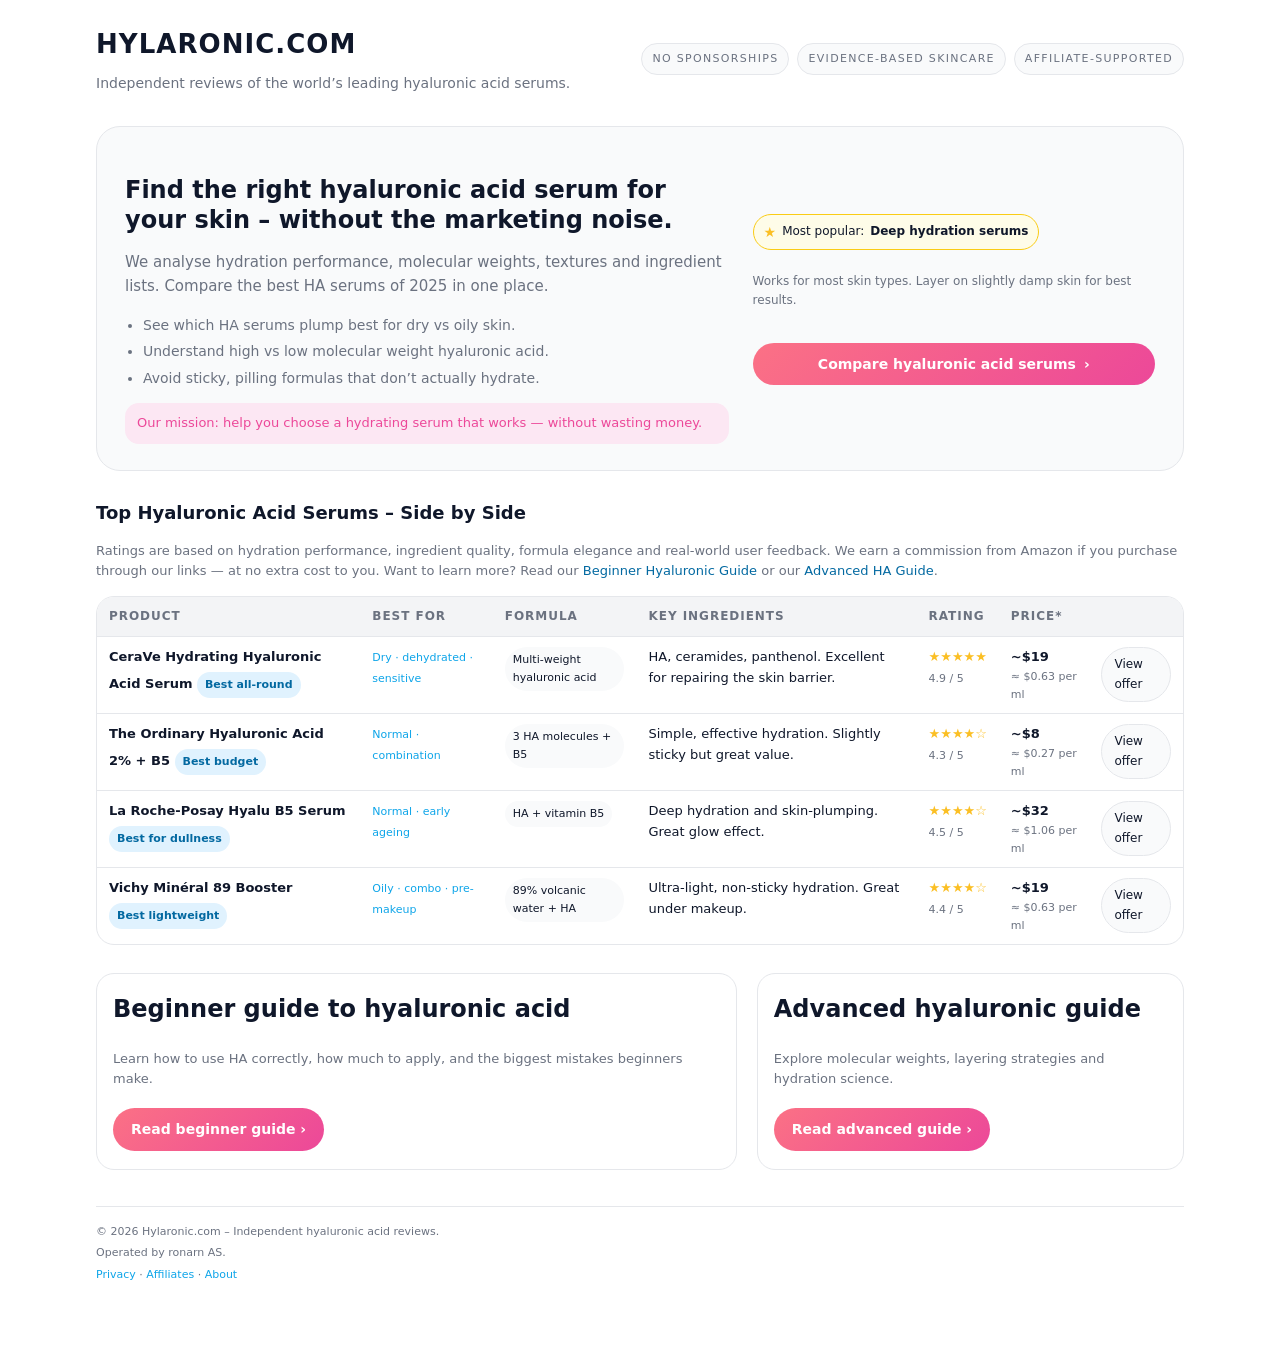
==== index.html @ 9b21b2f0 "Update index.html" ====
<!DOCTYPE html>
<html lang="en">
<head>
    <meta charset="UTF-8" />
    <meta name="viewport" content="width=device-width, initial-scale=1" />

    <title>Hylaronic.com – Best Hyaluronic Acid Serums 2025 | Independent Reviews & Comparison</title>
    <meta name="description"
          content="Hylaronic.com compares the best hyaluronic acid serums of 2025. Independent reviews, hydration performance, ingredient quality and price-per-ml comparison." />
    <meta name="robots" content="index,follow" />

    <link rel="canonical" href="https://hylaronic.com/" />

    <!-- Open Graph -->
    <meta property="og:title" content="Hylaronic.com – Best Hyaluronic Acid Serums 2025" />
    <meta property="og:description"
          content="Independent, affiliate-supported comparison of top hyaluronic acid serums. Hydration levels, textures, molecular weights and real-world results." />
    <meta property="og:type" content="website" />
    <meta property="og:url" content="https://hylaronic.com/" />
    <meta property="og:image" content="https://hylaronic.com/og-image-hyaluronic.jpg" />

    <!-- GA4 -->
    <script async src="https://www.googletagmanager.com/gtag/js?id=G-XXXXXXXXXX"></script>
    <script>
      window.dataLayer = window.dataLayer || [];
      function gtag(){dataLayer.push(arguments);}
      gtag('js', new Date());
      gtag('config', 'G-HPS7G02WNK');
    </script>

    <link rel="stylesheet" href="/styles.css">
</head>

<body>
<div class="page">

    <header>
        <div class="brand">
            <div class="brand-name">Hylaronic.com</div>
            <div class="brand-tagline">Independent reviews of the world’s leading hyaluronic acid serums.</div>
        </div>
        <div class="trust-tags">
            <span class="trust-tag">No sponsorships</span>
            <span class="trust-tag">Evidence-based skincare</span>
            <span class="trust-tag">Affiliate-supported</span>
        </div>
    </header>

    <!-- HERO -->
    <section class="hero">
        <div>
            <h1 class="hero-title">
                Find the right hyaluronic acid serum for your skin – without the marketing noise.
            </h1>

            <p class="hero-subtitle">
                We analyse hydration performance, molecular weights, textures and ingredient lists.
                Compare the best HA serums of 2025 in one place.
            </p>

            <ul class="hero-list">
                <li>See which HA serums plump best for dry vs oily skin.</li>
                <li>Understand high vs low molecular weight hyaluronic acid.</li>
                <li>Avoid sticky, pilling formulas that don’t actually hydrate.</li>
            </ul>

            <div class="hero-highlight">
                Our mission: help you choose a hydrating serum that works — without wasting money.
            </div>
        </div>

        <aside class="hero-aside">
            <div class="rating-pill">
                <span class="star">★</span>
                Most popular: <strong>Deep hydration serums</strong>
            </div>
            <p class="hero-note">
                Works for most skin types. Layer on slightly damp skin for best results.
            </p>
            <a href="#compare" class="btn-primary">
                Compare hyaluronic acid serums
                <span class="chevron">›</span>
            </a>
        </aside>
    </section>

    <!-- COMPARISON TABLE -->
    <section id="compare">
        <h2 class="section-title">Top Hyaluronic Acid Serums – Side by Side</h2>
        <p class="section-subtitle">
            Ratings are based on hydration performance, ingredient quality, formula elegance and real-world user feedback.
            We earn a commission from Amazon if you purchase through our links — at no extra cost to you.
            Want to learn more? Read our
            <a href="/hyaluronic-guide.html">Beginner Hyaluronic Guide</a>
            or our
            <a href="/strong-hyaluronic-guide.html">Advanced HA Guide</a>.
        </p>

        <div class="table-wrapper">
            <table>
                <thead>
                <tr>
                    <th>Product</th>
                    <th>Best for</th>
                    <th>Formula</th>
                    <th>Key ingredients</th>
                    <th>Rating</th>
                    <th>Price*</th>
                    <th></th>
                </tr>
                </thead>

                <tbody>

                <!-- 1. CeraVe HA -->
                <tr id="cerave-ha">
                    <td class="brand-col">
                        CeraVe Hydrating Hyaluronic Acid Serum
                        <div class="badge-top">Best all-round</div>
                    </td>
                    <td><span class="pill-skin">Dry · dehydrated · sensitive</span></td>
                    <td><span class="pill-strength">Multi-weight hyaluronic acid</span></td>
                    <td>HA, ceramides, panthenol. Excellent for repairing the skin barrier.</td>
                    <td>
                        <div class="stars">★★★★★</div>
                        <div class="rating-score">4.9 / 5</div>
                    </td>
                    <td>
                        <div class="price">~$19</div>
                        <div class="price-note">≈ $0.63 per ml</div>
                    </td>
                    <td>
                        <a href="https://amzn.to/3XDAKmh"
                           class="btn-compare" rel="nofollow sponsored" target="_blank">
                            View offer
                        </a>
                    </td>
                </tr>

                <!-- 2. The Ordinary -->
                <tr id="ordinary-ha">
                    <td class="brand-col">
                        The Ordinary Hyaluronic Acid 2% + B5
                        <div class="badge-top">Best budget</div>
                    </td>
                    <td><span class="pill-skin">Normal · combination</span></td>
                    <td><span class="pill-strength">3 HA molecules + B5</span></td>
                    <td>Simple, effective hydration. Slightly sticky but great value.</td>
                    <td>
                        <div class="stars">★★★★☆</div>
                        <div class="rating-score">4.3 / 5</div>
                    </td>
                    <td>
                        <div class="price">~$8</div>
                        <div class="price-note">≈ $0.27 per ml</div>
                    </td>
                    <td>
                        <a href="https://amzn.to/3K8dqKp"
                           class="btn-compare" rel="nofollow sponsored" target="_blank">
                            View offer
                        </a>
                    </td>
                </tr>

                <!-- 3. La Roche Posay Hyalu B5 -->
                <tr id="lrp-hyalu-b5">
                    <td class="brand-col">
                        La Roche-Posay Hyalu B5 Serum
                        <div class="badge-top">Best for dullness</div>
                    </td>
                    <td><span class="pill-skin">Normal · early ageing</span></td>
                    <td><span class="pill-strength">HA + vitamin B5</span></td>
                    <td>Deep hydration and skin-plumping. Great glow effect.</td>
                    <td>
                        <div class="stars">★★★★☆</div>
                        <div class="rating-score">4.5 / 5</div>
                    </td>
                    <td>
                        <div class="price">~$32</div>
                        <div class="price-note">≈ $1.06 per ml</div>
                    </td>
                    <td>
                        <a href="https://amzn.to/49hZyaK"
                           class="btn-compare" rel="nofollow sponsored" target="_blank">
                            View offer
                        </a>
                    </td>
                </tr>

                <!-- 4. Vichy Mineral 89 -->
                <tr id="vichy-89">
                    <td class="brand-col">
                        Vichy Minéral 89 Booster
                        <div class="badge-top">Best lightweight</div>
                    </td>
                    <td><span class="pill-skin">Oily · combo · pre-makeup</span></td>
                    <td><span class="pill-strength">89% volcanic water + HA</span></td>
                    <td>Ultra-light, non-sticky hydration. Great under makeup.</td>
                    <td>
                        <div class="stars">★★★★☆</div>
                        <div class="rating-score">4.4 / 5</div>
                    </td>
                    <td>
                        <div class="price">~$19</div>
                        <div class="price-note">≈ $0.63 per ml</div>
                    </td>
                    <td>
                        <a href="https://amzn.to/4riD6VA"
                           class="btn-compare" rel="nofollow sponsored" target="_blank">
                            View offer
                        </a>
                    </td>
                </tr>

                </tbody>
            </table>
        </div>
    </section>

    <!-- GUIDE LINKS -->
    <section class="grid">
        <article class="card">
            <h2>Beginner guide to hyaluronic acid</h2>
            <p>
                Learn how to use HA correctly, how much to apply, and the biggest mistakes beginners make.
            </p>
            <a href="/hyaluronic-guide.html" class="btn-primary">Read beginner guide ›</a>
        </article>

        <article class="card">
            <h2>Advanced hyaluronic guide</h2>
            <p>
                Explore molecular weights, layering strategies and hydration science.
            </p>
            <a href="/strong-hyaluronic-guide.html" class="btn-primary">Read advanced guide ›</a>
        </article>
    </section>

    <!-- FOOTER -->
    <footer>
        <span>© <span id="year"></span> Hylaronic.com – Independent hyaluronic acid reviews.</span>
        <span>Operated by ronarn AS.</span>
        <span>
            <a href="/privacy.html">Privacy</a> ·
            <a href="/affiliate-disclosure.html">Affiliates</a> ·
            <a href="/about.html">About</a>
        </span>
    </footer>

</div>

<script>
    document.getElementById("year").textContent = new Date().getFullYear();
</script>

</body>
</html>
---- styles.css ----
:root {
    --bg: #ffffff;
    --bg-soft: #f9fafb;
    --border-soft: #e5e7eb;
    --text-main: #0f172a;
    --text-muted: #6b7280;
    --accent: #fb7185;
    --accent-soft: #fce7f3;
    --accent-strong: #ec4899;
    --star: #fbbf24;
    --badge: #0ea5e9;
    --font-main: system-ui, -apple-system, BlinkMacSystemFont, "Segoe UI", sans-serif;
}

/* Reset / base */

* {
    box-sizing: border-box;
}

html, body {
    margin: 0;
    padding: 0;
}

body {
    font-family: var(--font-main);
    background: var(--bg);
    color: var(--text-main);
    -webkit-font-smoothing: antialiased;
    line-height: 1.6;
}

/* Links */

a {
    color: #0369a1;
    text-decoration: none;
}

a:hover {
    text-decoration: underline;
}

/* Layout wrapper */

.page {
    max-width: 1120px;
    margin: 0 auto;
    padding: 24px 16px 64px;
}

/* Header / brand */

header {
    display: flex;
    flex-direction: column;
    gap: 16px;
    margin-bottom: 32px;
}

@media (min-width: 768px) {
    header {
        flex-direction: row;
        align-items: center;
        justify-content: space-between;
    }
}

.brand {
    display: flex;
    flex-direction: column;
    gap: 6px;
}

.brand-name {
    font-size: 26px;
    font-weight: 700;
    letter-spacing: 0.04em;
    text-transform: uppercase;
}

.brand-tagline {
    font-size: 14px;
    color: var(--text-muted);
}

.trust-tags {
    display: flex;
    flex-wrap: wrap;
    gap: 8px;
}

.trust-tag {
    font-size: 11px;
    text-transform: uppercase;
    letter-spacing: 0.12em;
    padding: 6px 10px;
    border-radius: 999px;
    background: var(--bg-soft);
    border: 1px solid var(--border-soft);
    color: var(--text-muted);
}

/* Hero block */

.hero {
    background: var(--bg-soft);
    border-radius: 24px;
    border: 1px solid var(--border-soft);
    padding: 20px 18px 22px;
    margin-bottom: 28px;
}

@media (min-width: 768px) {
    .hero {
        padding: 28px 28px 26px;
        display: grid;
        grid-template-columns: minmax(0, 3fr) minmax(0, 2fr);
        gap: 24px;
        align-items: center;
    }
}

.hero-title {
    font-size: 24px;
    line-height: 1.25;
    font-weight: 700;
    margin-bottom: 8px;
}

.hero-subtitle {
    font-size: 15px;
    color: var(--text-muted);
    margin-bottom: 16px;
}

.hero-list {
    margin: 0;
    padding-left: 18px;
    font-size: 14px;
    color: var(--text-muted);
}

.hero-list li + li {
    margin-top: 4px;
}

.hero-highlight {
    font-size: 13px;
    margin-top: 14px;
    padding: 10px 12px;
    border-radius: 14px;
    background: var(--accent-soft);
    color: var(--accent-strong);
    font-weight: 500;
}

.hero-aside {
    display: flex;
    flex-direction: column;
    gap: 10px;
}

.hero-note {
    font-size: 12px;
    color: var(--text-muted);
}

/* Pills / buttons */

.rating-pill {
    display: inline-flex;
    align-items: center;
    gap: 6px;
    align-self: flex-start;
    padding: 6px 10px;
    border-radius: 999px;
    background: #fefce8;
    border: 1px solid #facc15;
    font-size: 12px;
}

.rating-pill .star {
    color: var(--star);
    font-size: 14px;
}

.btn-primary {
    display: inline-flex;
    align-items: center;
    justify-content: center;
    gap: 8px;
    margin-top: 10px;
    padding: 10px 18px;
    border-radius: 999px;
    border: none;
    cursor: pointer;
    font-size: 14px;
    font-weight: 600;
    background: linear-gradient(135deg, var(--accent), var(--accent-strong));
    color: #ffffff;
    text-decoration: none;
}

.btn-primary .chevron {
    font-size: 14px;
}

/* Section titles */

.section-title {
    font-size: 18px;
    font-weight: 600;
    margin-bottom: 8px;
}

.section-subtitle {
    font-size: 13px;
    color: var(--text-muted);
    margin-bottom: 14px;
}

/* Table */

.table-wrapper {
    overflow-x: auto;
    border-radius: 18px;
    border: 1px solid var(--border-soft);
    background: #ffffff;
    margin-bottom: 28px;
}

table {
    width: 100%;
    border-collapse: collapse;
    font-size: 13px;
    min-width: 720px;
}

thead {
    background: #f3f4f6;
}

th,
td {
    padding: 10px 12px;
    text-align: left;
    vertical-align: top;
    border-bottom: 1px solid var(--border-soft);
}

th {
    font-weight: 600;
    font-size: 12px;
    color: var(--text-muted);
    text-transform: uppercase;
    letter-spacing: 0.08em;
}

tbody tr:last-child td {
    border-bottom: none;
}

.brand-col {
    font-weight: 600;
}

.badge-top {
    display: inline-flex;
    align-items: center;
    gap: 4px;
    font-size: 11px;
    padding: 4px 8px;
    border-radius: 999px;
    background: #e0f2fe;
    color: #0369a1;
    font-weight: 600;
    margin-top: 4px;
}

.stars {
    color: var(--star);
    font-size: 13px;
    margin-bottom: 2px;
}

.rating-score {
    font-size: 11px;
    color: var(--text-muted);
}

.price {
    font-weight: 600;
    font-size: 13px;
}

.price-note {
    font-size: 11px;
    color: var(--text-muted);
}

.btn-compare {
    display: inline-flex;
    align-items: center;
    justify-content: center;
    padding: 7px 12px;
    border-radius: 999px;
    border: 1px solid var(--border-soft);
    background: var(--bg-soft);
    font-size: 12px;
    font-weight: 500;
    cursor: pointer;
    text-decoration: none;
    color: var(--text-main);
}

.btn-compare:hover {
    border-color: var(--accent);
}

/* Pills */

.pill-strength {
    display: inline-flex;
    padding: 4px 8px;
    border-radius: 999px;
    font-size: 11px;
    background: var(--bg-soft);
}

.pill-skin {
    font-size: 11px;
    color: var(--badge);
}

/* Cards */

.grid {
    display: grid;
    grid-template-columns: minmax(0, 3fr) minmax(0, 2fr);
    gap: 20px;
    margin-bottom: 32px;
}

@media (max-width: 767px) {
    .grid {
        grid-template-columns: minmax(0, 1fr);
    }
}

.card {
    border-radius: 18px;
    border: 1px solid var(--border-soft);
    padding: 16px 16px 18px;
    background: #ffffff;
}

.card h2,
.card h3 {
    margin-top: 0;
}

.card h3 {
    margin: 0 0 10px;
    font-size: 15px;
}

.card p {
    margin: 0 0 8px;
    font-size: 13px;
    color: var(--text-muted);
}

.card ul {
    margin: 6px 0 0;
    padding-left: 18px;
    font-size: 13px;
    color: var(--text-muted);
}

/* FAQ */

.faq h3 {
    font-size: 15px;
    margin: 0 0 6px;
}

.faq p {
    font-size: 13px;
    margin: 0 0 12px;
    color: var(--text-muted);
}

/* Disclaimer */

.disclaimer {
    font-size: 11px;
    color: var(--text-muted);
    line-height: 1.5;
}

/* Footer */

footer {
    margin-top: 36px;
    border-top: 1px solid var(--border-soft);
    padding-top: 16px;
    font-size: 11px;
    color: var(--text-muted);
    display: flex;
    flex-direction: column;
    gap: 4px;
}

footer a {
    color: var(--badge);
}

footer a:hover {
    text-decoration: underline;
}

/* Article layout */

main.article {
    max-width: 760px;
    margin: 0 auto 40px;
}

.article h1 {
    font-size: 26px;
    line-height: 1.25;
    margin: 0 0 16px;
}

.article h2 {
    font-size: 20px;
    margin: 24px 0 8px;
}

.article h3 {
    font-size: 16px;
    margin: 18px 0 6px;
}

.article p {
    margin: 0 0 10px;
    font-size: 14px;
}

.article ul,
.article ol {
    margin: 6px 0 14px;
    padding-left: 20px;
    font-size: 14px;
}

.article li + li {
    margin-top: 3px;
}

/* Strong */

strong {
    font-weight: 600;
}
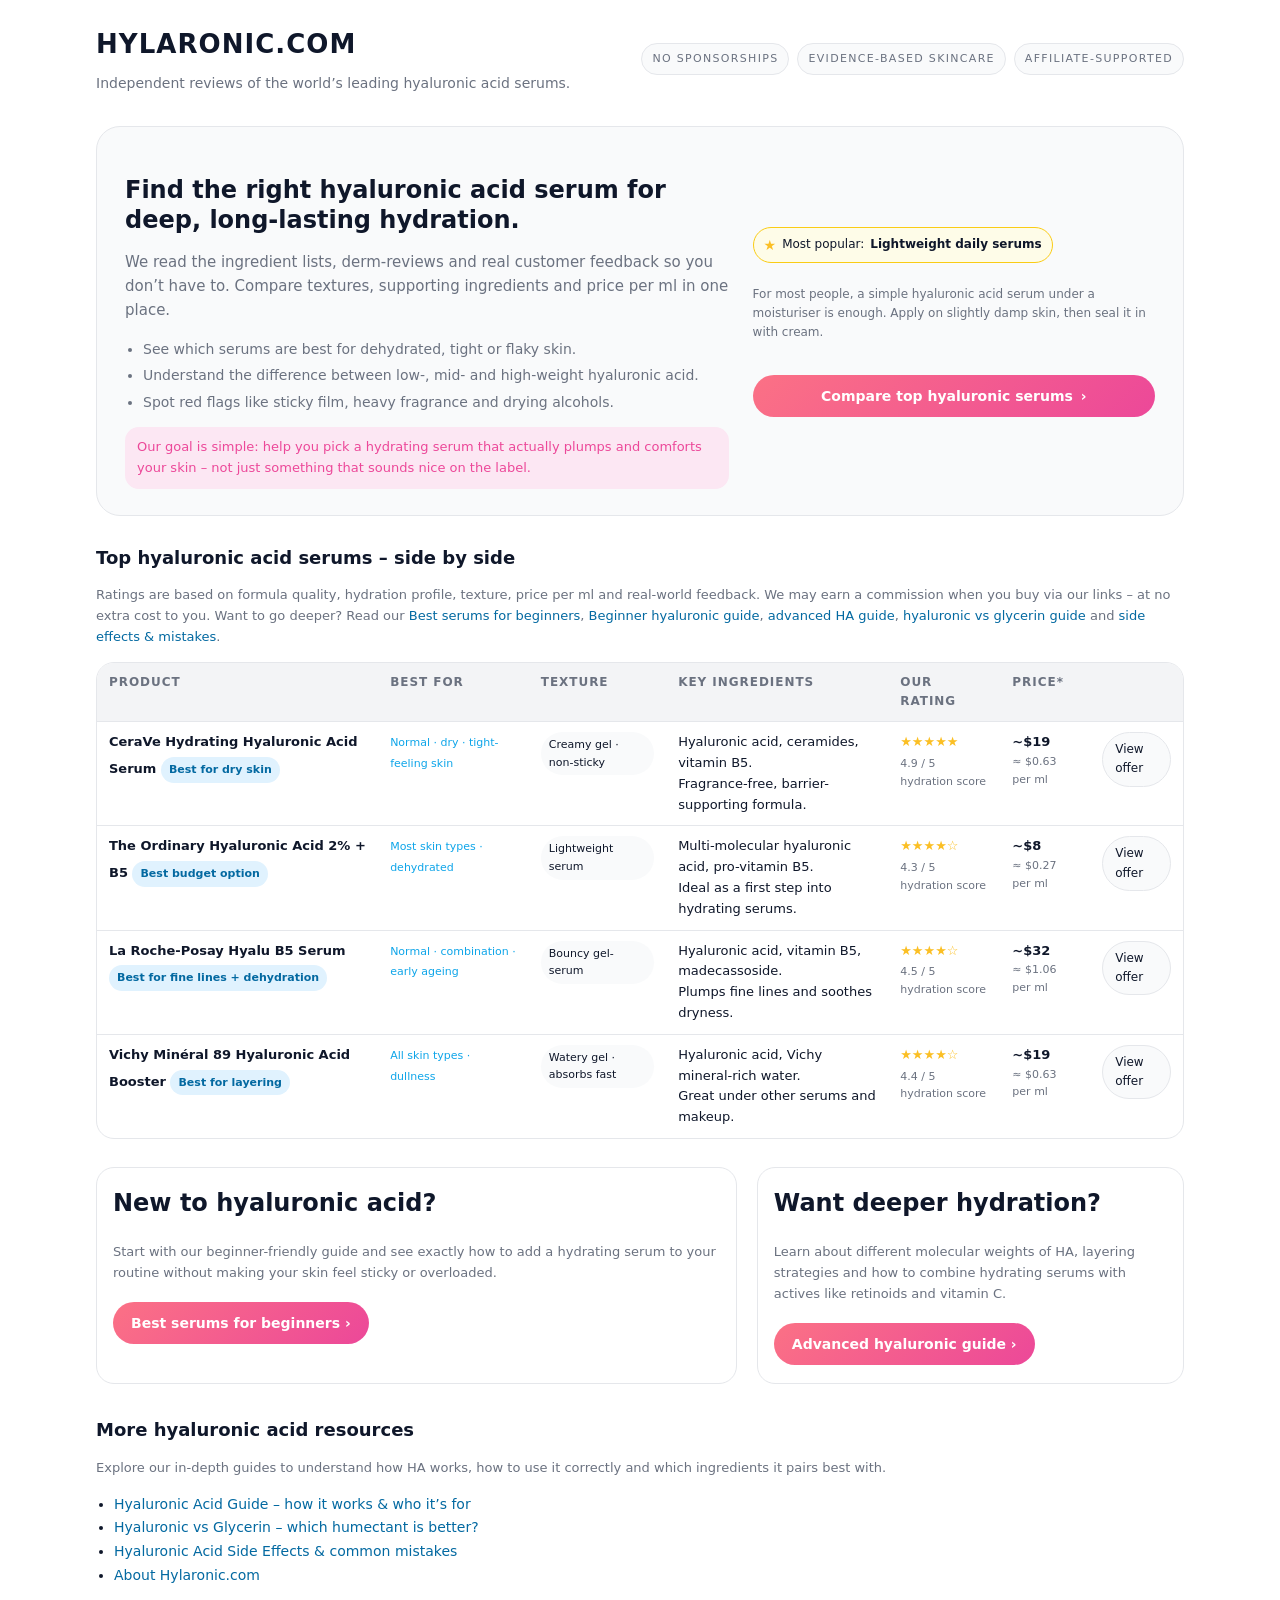
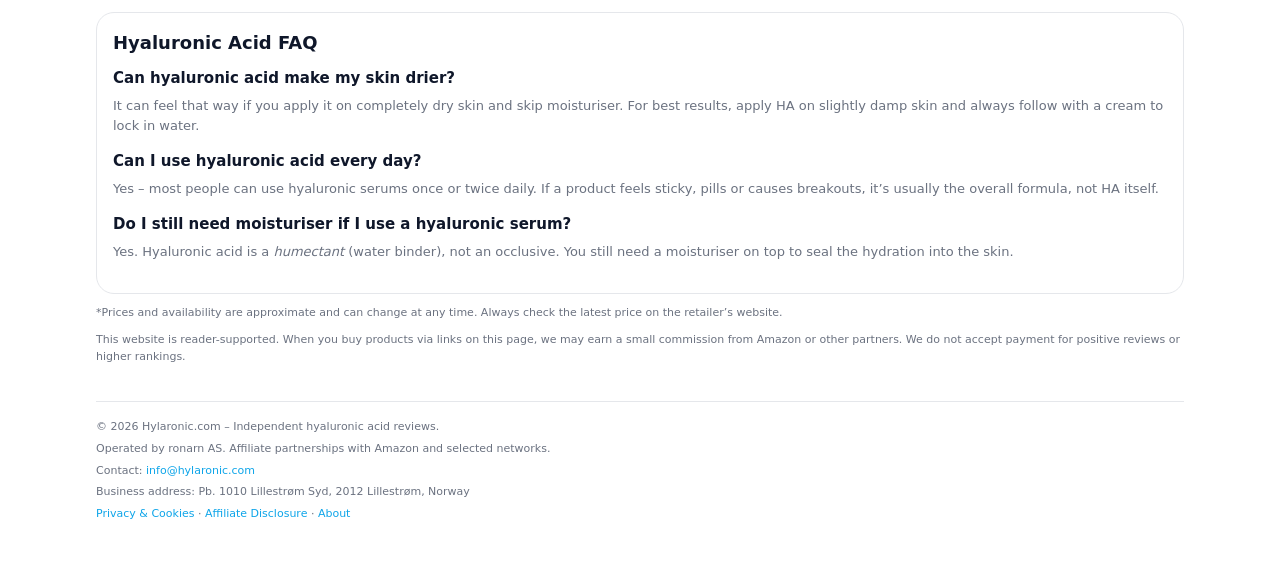
==== commit cf02ce49: "Update index.html" ====
--- a/index.html
+++ b/index.html
@@ -1,257 +1,412 @@
 <!DOCTYPE html>
 <html lang="en">
 <head>
-    <meta charset="UTF-8" />
-    <meta name="viewport" content="width=device-width, initial-scale=1" />
-
-    <title>Hylaronic.com – Best Hyaluronic Acid Serums 2025 | Independent Reviews & Comparison</title>
-    <meta name="description"
-          content="Hylaronic.com compares the best hyaluronic acid serums of 2025. Independent reviews, hydration performance, ingredient quality and price-per-ml comparison." />
-    <meta name="robots" content="index,follow" />
-
-    <link rel="canonical" href="https://hylaronic.com/" />
-
-    <!-- Open Graph -->
-    <meta property="og:title" content="Hylaronic.com – Best Hyaluronic Acid Serums 2025" />
-    <meta property="og:description"
-          content="Independent, affiliate-supported comparison of top hyaluronic acid serums. Hydration levels, textures, molecular weights and real-world results." />
-    <meta property="og:type" content="website" />
-    <meta property="og:url" content="https://hylaronic.com/" />
-    <meta property="og:image" content="https://hylaronic.com/og-image-hyaluronic.jpg" />
-
-    <!-- GA4 -->
-    <script async src="https://www.googletagmanager.com/gtag/js?id=G-XXXXXXXXXX"></script>
-    <script>
-      window.dataLayer = window.dataLayer || [];
-      function gtag(){dataLayer.push(arguments);}
-      gtag('js', new Date());
-      gtag('config', 'G-HPS7G02WNK');
-    </script>
-
-    <link rel="stylesheet" href="/styles.css">
+  <meta charset="UTF-8" />
+  <meta name="viewport" content="width=device-width, initial-scale=1" />
+
+  <title>Hylaronic.com – Best Hyaluronic Acid Serums 2025 | Independent Reviews</title>
+  <meta name="description"
+        content="Compare the best hyaluronic acid serums of 2025. Independent reviews of CeraVe, The Ordinary, La Roche-Posay and Vichy with hydration performance, texture and price-per-ml." />
+  <meta name="robots" content="index,follow" />
+  <link rel="canonical" href="https://hylaronic.com/" />
+
+  <!-- Open Graph -->
+  <meta property="og:title" content="Hylaronic.com – Best Hyaluronic Acid Serums 2025" />
+  <meta property="og:description"
+        content="Independent, affiliate-supported comparison of top hyaluronic acid serums. Hydration, texture, molecular weights and real-world results in one place." />
+  <meta property="og:type" content="website" />
+  <meta property="og:url" content="https://hylaronic.com/" />
+  <meta property="og:image" content="https://hylaronic.com/og-image-hyaluronic.jpg" />
+
+  <!-- GA4 -->
+  <script async src="https://www.googletagmanager.com/gtag/js?id=G-HPS7G02WNK"></script>
+  <script>
+    window.dataLayer = window.dataLayer || [];
+    function gtag(){dataLayer.push(arguments);}
+    gtag('js', new Date());
+    gtag('config', 'G-HPS7G02WNK');
+  </script>
+
+  <!-- Structured data: ItemList of products -->
+  <script type="application/ld+json">
+  {
+    "@context": "https://schema.org",
+    "@type": "ItemList",
+    "name": "Top hyaluronic acid serums",
+    "url": "https://hylaronic.com/",
+    "itemListElement": [
+      {
+        "@type": "ListItem",
+        "position": 1,
+        "item": {
+          "@type": "Product",
+          "name": "CeraVe Hydrating Hyaluronic Acid Serum",
+          "brand": { "@type": "Brand", "name": "CeraVe" },
+          "category": "Hyaluronic acid serum",
+          "url": "https://hylaronic.com/#cerave-ha",
+          "offers": {
+            "@type": "Offer",
+            "priceCurrency": "USD",
+            "price": "19",
+            "availability": "https://schema.org/InStock"
+          }
+        }
+      },
+      {
+        "@type": "ListItem",
+        "position": 2,
+        "item": {
+          "@type": "Product",
+          "name": "The Ordinary Hyaluronic Acid 2% + B5",
+          "brand": { "@type": "Brand", "name": "The Ordinary" },
+          "category": "Hyaluronic acid serum",
+          "url": "https://hylaronic.com/#ordinary-ha",
+          "offers": {
+            "@type": "Offer",
+            "priceCurrency": "USD",
+            "price": "8",
+            "availability": "https://schema.org/InStock"
+          }
+        }
+      },
+      {
+        "@type": "ListItem",
+        "position": 3,
+        "item": {
+          "@type": "Product",
+          "name": "La Roche-Posay Hyalu B5 Serum",
+          "brand": { "@type": "Brand", "name": "La Roche-Posay" },
+          "category": "Hydrating serum",
+          "url": "https://hylaronic.com/#lrp-hyalu-b5",
+          "offers": {
+            "@type": "Offer",
+            "priceCurrency": "USD",
+            "price": "32",
+            "availability": "https://schema.org/InStock"
+          }
+        }
+      },
+      {
+        "@type": "ListItem",
+        "position": 4,
+        "item": {
+          "@type": "Product",
+          "name": "Vichy Minéral 89 Hyaluronic Acid Booster",
+          "brand": { "@type": "Brand", "name": "Vichy" },
+          "category": "Hydration booster",
+          "url": "https://hylaronic.com/#vichy-89",
+          "offers": {
+            "@type": "Offer",
+            "priceCurrency": "USD",
+            "price": "19",
+            "availability": "https://schema.org/InStock"
+          }
+        }
+      }
+    ]
+  }
+  </script>
+
+  <link rel="stylesheet" href="/styles.css" />
 </head>
-
 <body>
 <div class="page">
 
-    <header>
-        <div class="brand">
-            <div class="brand-name">Hylaronic.com</div>
-            <div class="brand-tagline">Independent reviews of the world’s leading hyaluronic acid serums.</div>
+  <header>
+    <div class="brand">
+      <div class="brand-name">Hylaronic.com</div>
+      <div class="brand-tagline">
+        Independent reviews of the world’s leading hyaluronic acid serums.
+      </div>
+    </div>
+    <div class="trust-tags">
+      <span class="trust-tag">No sponsorships</span>
+      <span class="trust-tag">Evidence-based skincare</span>
+      <span class="trust-tag">Affiliate-supported</span>
+    </div>
+  </header>
+
+  <main>
+
+    <!-- HERO -->
+    <section class="hero" aria-labelledby="hero-heading">
+      <div>
+        <h1 id="hero-heading" class="hero-title">
+          Find the right hyaluronic acid serum for deep, long-lasting hydration.
+        </h1>
+
+        <p class="hero-subtitle">
+          We read the ingredient lists, derm-reviews and real customer feedback so you don’t have to.
+          Compare textures, supporting ingredients and price per ml in one place.
+        </p>
+
+        <ul class="hero-list">
+          <li>See which serums are best for dehydrated, tight or flaky skin.</li>
+          <li>Understand the difference between low-, mid- and high-weight hyaluronic acid.</li>
+          <li>Spot red flags like sticky film, heavy fragrance and drying alcohols.</li>
+        </ul>
+
+        <div class="hero-highlight">
+          Our goal is simple: help you pick a hydrating serum that actually plumps and comforts your skin –
+          not just something that sounds nice on the label.
         </div>
-        <div class="trust-tags">
-            <span class="trust-tag">No sponsorships</span>
-            <span class="trust-tag">Evidence-based skincare</span>
-            <span class="trust-tag">Affiliate-supported</span>
+      </div>
+
+      <aside class="hero-aside">
+        <div class="rating-pill">
+          <span class="star">★</span>
+          Most popular: <strong>Lightweight daily serums</strong>
         </div>
-    </header>
-
-    <!-- HERO -->
-    <section class="hero">
-        <div>
-            <h1 class="hero-title">
-                Find the right hyaluronic acid serum for your skin – without the marketing noise.
-            </h1>
-
-            <p class="hero-subtitle">
-                We analyse hydration performance, molecular weights, textures and ingredient lists.
-                Compare the best HA serums of 2025 in one place.
-            </p>
-
-            <ul class="hero-list">
-                <li>See which HA serums plump best for dry vs oily skin.</li>
-                <li>Understand high vs low molecular weight hyaluronic acid.</li>
-                <li>Avoid sticky, pilling formulas that don’t actually hydrate.</li>
-            </ul>
-
-            <div class="hero-highlight">
-                Our mission: help you choose a hydrating serum that works — without wasting money.
-            </div>
-        </div>
-
-        <aside class="hero-aside">
-            <div class="rating-pill">
-                <span class="star">★</span>
-                Most popular: <strong>Deep hydration serums</strong>
-            </div>
-            <p class="hero-note">
-                Works for most skin types. Layer on slightly damp skin for best results.
-            </p>
-            <a href="#compare" class="btn-primary">
-                Compare hyaluronic acid serums
-                <span class="chevron">›</span>
-            </a>
-        </aside>
+        <p class="hero-note">
+          For most people, a simple hyaluronic acid serum under a moisturiser is enough.
+          Apply on slightly damp skin, then seal it in with cream.
+        </p>
+        <a href="#compare" class="btn-primary">
+          Compare top hyaluronic serums
+          <span class="chevron">›</span>
+        </a>
+      </aside>
     </section>
 
     <!-- COMPARISON TABLE -->
-    <section id="compare">
-        <h2 class="section-title">Top Hyaluronic Acid Serums – Side by Side</h2>
-        <p class="section-subtitle">
-            Ratings are based on hydration performance, ingredient quality, formula elegance and real-world user feedback.
-            We earn a commission from Amazon if you purchase through our links — at no extra cost to you.
-            Want to learn more? Read our
-            <a href="/hyaluronic-guide.html">Beginner Hyaluronic Guide</a>
-            or our
-            <a href="/strong-hyaluronic-guide.html">Advanced HA Guide</a>.
+    <section id="compare" aria-labelledby="compare-heading">
+      <h2 id="compare-heading" class="section-title">
+        Top hyaluronic acid serums – side by side
+      </h2>
+      <p class="section-subtitle">
+        Ratings are based on formula quality, hydration profile, texture, price per ml and real-world feedback.
+        We may earn a commission when you buy via our links – at no extra cost to you.
+        Want to go deeper? Read our
+        <a href="/best-for-beginners.html">Best serums for beginners</a>,
+        <a href="/hyaluronic-guide.html">Beginner hyaluronic guide</a>,
+        <a href="/strong-hyaluronic-guide.html">advanced HA guide</a>,
+        <a href="/hyaluronic-vs-glycerin.html">hyaluronic vs glycerin guide</a> and
+        <a href="/side-effects.html">side effects & mistakes</a>.
+      </p>
+
+      <div class="table-wrapper">
+        <table>
+          <thead>
+          <tr>
+            <th scope="col">Product</th>
+            <th scope="col">Best for</th>
+            <th scope="col">Texture</th>
+            <th scope="col">Key ingredients</th>
+            <th scope="col">Our rating</th>
+            <th scope="col">Price*</th>
+            <th scope="col"></th>
+          </tr>
+          </thead>
+          <tbody>
+
+          <!-- CeraVe -->
+          <tr id="cerave-ha">
+            <td class="brand-col">
+              CeraVe Hydrating Hyaluronic Acid Serum
+              <div class="badge-top">Best for dry skin</div>
+            </td>
+            <td><span class="pill-skin">Normal · dry · tight-feeling skin</span></td>
+            <td><span class="pill-strength">Creamy gel · non-sticky</span></td>
+            <td>
+              Hyaluronic acid, ceramides, vitamin B5.<br />
+              Fragrance-free, barrier-supporting formula.
+            </td>
+            <td>
+              <div class="stars">★★★★★</div>
+              <div class="rating-score">4.9 / 5 hydration score</div>
+            </td>
+            <td>
+              <div class="price">~$19</div>
+              <div class="price-note">≈ $0.63 per ml</div>
+            </td>
+            <td>
+              <a href="https://amzn.to/3XDAKmh"
+                 class="btn-compare" rel="nofollow sponsored" target="_blank">
+                View offer
+              </a>
+            </td>
+          </tr>
+
+          <!-- The Ordinary -->
+          <tr id="ordinary-ha">
+            <td class="brand-col">
+              The Ordinary Hyaluronic Acid 2% + B5
+              <div class="badge-top">Best budget option</div>
+            </td>
+            <td><span class="pill-skin">Most skin types · dehydrated</span></td>
+            <td><span class="pill-strength">Lightweight serum</span></td>
+            <td>
+              Multi-molecular hyaluronic acid, pro-vitamin B5.<br />
+              Ideal as a first step into hydrating serums.
+            </td>
+            <td>
+              <div class="stars">★★★★☆</div>
+              <div class="rating-score">4.3 / 5 hydration score</div>
+            </td>
+            <td>
+              <div class="price">~$8</div>
+              <div class="price-note">≈ $0.27 per ml</div>
+            </td>
+            <td>
+              <a href="https://amzn.to/3K8dqKp"
+                 class="btn-compare" rel="nofollow sponsored" target="_blank">
+                View offer
+              </a>
+            </td>
+          </tr>
+
+          <!-- LRP Hyalu B5 -->
+          <tr id="lrp-hyalu-b5">
+            <td class="brand-col">
+              La Roche-Posay Hyalu B5 Serum
+              <div class="badge-top">Best for fine lines + dehydration</div>
+            </td>
+            <td><span class="pill-skin">Normal · combination · early ageing</span></td>
+            <td><span class="pill-strength">Bouncy gel-serum</span></td>
+            <td>
+              Hyaluronic acid, vitamin B5, madecassoside.<br />
+              Plumps fine lines and soothes dryness.
+            </td>
+            <td>
+              <div class="stars">★★★★☆</div>
+              <div class="rating-score">4.5 / 5 hydration score</div>
+            </td>
+            <td>
+              <div class="price">~$32</div>
+              <div class="price-note">≈ $1.06 per ml</div>
+            </td>
+            <td>
+              <a href="https://amzn.to/49hZyaK"
+                 class="btn-compare" rel="nofollow sponsored" target="_blank">
+                View offer
+              </a>
+            </td>
+          </tr>
+
+          <!-- Vichy Mineral 89 -->
+          <tr id="vichy-89">
+            <td class="brand-col">
+              Vichy Minéral 89 Hyaluronic Acid Booster
+              <div class="badge-top">Best for layering</div>
+            </td>
+            <td><span class="pill-skin">All skin types · dullness</span></td>
+            <td><span class="pill-strength">Watery gel · absorbs fast</span></td>
+            <td>
+              Hyaluronic acid, Vichy mineral-rich water.<br />
+              Great under other serums and makeup.
+            </td>
+            <td>
+              <div class="stars">★★★★☆</div>
+              <div class="rating-score">4.4 / 5 hydration score</div>
+            </td>
+            <td>
+              <div class="price">~$19</div>
+              <div class="price-note">≈ $0.63 per ml</div>
+            </td>
+            <td>
+              <a href="https://amzn.to/4riD6VA"
+                 class="btn-compare" rel="nofollow sponsored" target="_blank">
+                View offer
+              </a>
+            </td>
+          </tr>
+
+          </tbody>
+        </table>
+      </div>
+    </section>
+
+    <!-- GUIDE CARDS -->
+    <section class="grid" aria-label="Guides to hyaluronic acid">
+      <article class="card">
+        <h2>New to hyaluronic acid?</h2>
+        <p>
+          Start with our beginner-friendly guide and see exactly how to add a hydrating serum
+          to your routine without making your skin feel sticky or overloaded.
         </p>
-
-        <div class="table-wrapper">
-            <table>
-                <thead>
-                <tr>
-                    <th>Product</th>
-                    <th>Best for</th>
-                    <th>Formula</th>
-                    <th>Key ingredients</th>
-                    <th>Rating</th>
-                    <th>Price*</th>
-                    <th></th>
-                </tr>
-                </thead>
-
-                <tbody>
-
-                <!-- 1. CeraVe HA -->
-                <tr id="cerave-ha">
-                    <td class="brand-col">
-                        CeraVe Hydrating Hyaluronic Acid Serum
-                        <div class="badge-top">Best all-round</div>
-                    </td>
-                    <td><span class="pill-skin">Dry · dehydrated · sensitive</span></td>
-                    <td><span class="pill-strength">Multi-weight hyaluronic acid</span></td>
-                    <td>HA, ceramides, panthenol. Excellent for repairing the skin barrier.</td>
-                    <td>
-                        <div class="stars">★★★★★</div>
-                        <div class="rating-score">4.9 / 5</div>
-                    </td>
-                    <td>
-                        <div class="price">~$19</div>
-                        <div class="price-note">≈ $0.63 per ml</div>
-                    </td>
-                    <td>
-                        <a href="https://amzn.to/3XDAKmh"
-                           class="btn-compare" rel="nofollow sponsored" target="_blank">
-                            View offer
-                        </a>
-                    </td>
-                </tr>
-
-                <!-- 2. The Ordinary -->
-                <tr id="ordinary-ha">
-                    <td class="brand-col">
-                        The Ordinary Hyaluronic Acid 2% + B5
-                        <div class="badge-top">Best budget</div>
-                    </td>
-                    <td><span class="pill-skin">Normal · combination</span></td>
-                    <td><span class="pill-strength">3 HA molecules + B5</span></td>
-                    <td>Simple, effective hydration. Slightly sticky but great value.</td>
-                    <td>
-                        <div class="stars">★★★★☆</div>
-                        <div class="rating-score">4.3 / 5</div>
-                    </td>
-                    <td>
-                        <div class="price">~$8</div>
-                        <div class="price-note">≈ $0.27 per ml</div>
-                    </td>
-                    <td>
-                        <a href="https://amzn.to/3K8dqKp"
-                           class="btn-compare" rel="nofollow sponsored" target="_blank">
-                            View offer
-                        </a>
-                    </td>
-                </tr>
-
-                <!-- 3. La Roche Posay Hyalu B5 -->
-                <tr id="lrp-hyalu-b5">
-                    <td class="brand-col">
-                        La Roche-Posay Hyalu B5 Serum
-                        <div class="badge-top">Best for dullness</div>
-                    </td>
-                    <td><span class="pill-skin">Normal · early ageing</span></td>
-                    <td><span class="pill-strength">HA + vitamin B5</span></td>
-                    <td>Deep hydration and skin-plumping. Great glow effect.</td>
-                    <td>
-                        <div class="stars">★★★★☆</div>
-                        <div class="rating-score">4.5 / 5</div>
-                    </td>
-                    <td>
-                        <div class="price">~$32</div>
-                        <div class="price-note">≈ $1.06 per ml</div>
-                    </td>
-                    <td>
-                        <a href="https://amzn.to/49hZyaK"
-                           class="btn-compare" rel="nofollow sponsored" target="_blank">
-                            View offer
-                        </a>
-                    </td>
-                </tr>
-
-                <!-- 4. Vichy Mineral 89 -->
-                <tr id="vichy-89">
-                    <td class="brand-col">
-                        Vichy Minéral 89 Booster
-                        <div class="badge-top">Best lightweight</div>
-                    </td>
-                    <td><span class="pill-skin">Oily · combo · pre-makeup</span></td>
-                    <td><span class="pill-strength">89% volcanic water + HA</span></td>
-                    <td>Ultra-light, non-sticky hydration. Great under makeup.</td>
-                    <td>
-                        <div class="stars">★★★★☆</div>
-                        <div class="rating-score">4.4 / 5</div>
-                    </td>
-                    <td>
-                        <div class="price">~$19</div>
-                        <div class="price-note">≈ $0.63 per ml</div>
-                    </td>
-                    <td>
-                        <a href="https://amzn.to/4riD6VA"
-                           class="btn-compare" rel="nofollow sponsored" target="_blank">
-                            View offer
-                        </a>
-                    </td>
-                </tr>
-
-                </tbody>
-            </table>
-        </div>
-    </section>
-
-    <!-- GUIDE LINKS -->
-    <section class="grid">
-        <article class="card">
-            <h2>Beginner guide to hyaluronic acid</h2>
-            <p>
-                Learn how to use HA correctly, how much to apply, and the biggest mistakes beginners make.
-            </p>
-            <a href="/hyaluronic-guide.html" class="btn-primary">Read beginner guide ›</a>
-        </article>
-
-        <article class="card">
-            <h2>Advanced hyaluronic guide</h2>
-            <p>
-                Explore molecular weights, layering strategies and hydration science.
-            </p>
-            <a href="/strong-hyaluronic-guide.html" class="btn-primary">Read advanced guide ›</a>
-        </article>
-    </section>
-
-    <!-- FOOTER -->
-    <footer>
-        <span>© <span id="year"></span> Hylaronic.com – Independent hyaluronic acid reviews.</span>
-        <span>Operated by ronarn AS.</span>
-        <span>
-            <a href="/privacy.html">Privacy</a> ·
-            <a href="/affiliate-disclosure.html">Affiliates</a> ·
-            <a href="/about.html">About</a>
-        </span>
-    </footer>
+        <a href="/best-for-beginners.html" class="btn-primary">
+          Best serums for beginners ›
+        </a>
+      </article>
+
+      <article class="card">
+        <h2>Want deeper hydration?</h2>
+        <p>
+          Learn about different molecular weights of HA, layering strategies and how to combine
+          hydrating serums with actives like retinoids and vitamin C.
+        </p>
+        <a href="/strong-hyaluronic-guide.html" class="btn-primary">
+          Advanced hyaluronic guide ›
+        </a>
+      </article>
+    </section>
+
+    <!-- HELPFUL LINKS SECTION -->
+    <section aria-label="More hyaluronic acid resources" style="margin-top: 24px;">
+      <h2 class="section-title">More hyaluronic acid resources</h2>
+      <p class="section-subtitle">
+        Explore our in-depth guides to understand how HA works, how to use it correctly
+        and which ingredients it pairs best with.
+      </p>
+      <ul style="padding-left: 18px; font-size: 14px; line-height: 1.7;">
+        <li><a href="/hyaluronic-guide.html">Hyaluronic Acid Guide – how it works & who it’s for</a></li>
+        <li><a href="/hyaluronic-vs-glycerin.html">Hyaluronic vs Glycerin – which humectant is better?</a></li>
+        <li><a href="/side-effects.html">Hyaluronic Acid Side Effects & common mistakes</a></li>
+        <li><a href="/about.html">About Hylaronic.com</a></li>
+      </ul>
+    </section>
+
+    <!-- MINI FAQ -->
+    <section class="card faq" aria-labelledby="faq-heading" style="margin-top: 24px;">
+      <h2 id="faq-heading" class="section-title">Hyaluronic Acid FAQ</h2>
+
+      <h3>Can hyaluronic acid make my skin drier?</h3>
+      <p>
+        It can feel that way if you apply it on completely dry skin and skip moisturiser.
+        For best results, apply HA on slightly damp skin and always follow with a cream to lock in water.
+      </p>
+
+      <h3>Can I use hyaluronic acid every day?</h3>
+      <p>
+        Yes – most people can use hyaluronic serums once or twice daily.
+        If a product feels sticky, pills or causes breakouts, it’s usually the overall formula, not HA itself.
+      </p>
+
+      <h3>Do I still need moisturiser if I use a hyaluronic serum?</h3>
+      <p>
+        Yes. Hyaluronic acid is a <em>humectant</em> (water binder), not an occlusive.
+        You still need a moisturiser on top to seal the hydration into the skin.
+      </p>
+    </section>
+
+    <section class="disclaimer">
+      <p>
+        *Prices and availability are approximate and can change at any time. Always check the latest price on the retailer’s website.
+      </p>
+      <p>
+        This website is reader-supported. When you buy products via links on this page, we may earn a small commission from Amazon or other partners.
+        We do not accept payment for positive reviews or higher rankings.
+      </p>
+    </section>
+
+  </main>
+
+  <footer>
+    <span>© <span id="year"></span> Hylaronic.com – Independent hyaluronic acid reviews.</span>
+    <span>Operated by ronarn AS. Affiliate partnerships with Amazon and selected networks.</span>
+    <span>Contact: <a href="mailto:info@hylaronic.com">info@hylaronic.com</a></span>
+    <span>Business address: Pb. 1010 Lillestrøm Syd, 2012 Lillestrøm, Norway</span>
+    <span>
+      <a href="/privacy.html">Privacy &amp; Cookies</a> ·
+      <a href="/affiliate-disclosure.html">Affiliate Disclosure</a> ·
+      <a href="/about.html">About</a>
+    </span>
+  </footer>
 
 </div>
 
 <script>
-    document.getElementById("year").textContent = new Date().getFullYear();
+  document.getElementById('year').textContent = new Date().getFullYear();
 </script>
-
 </body>
 </html>
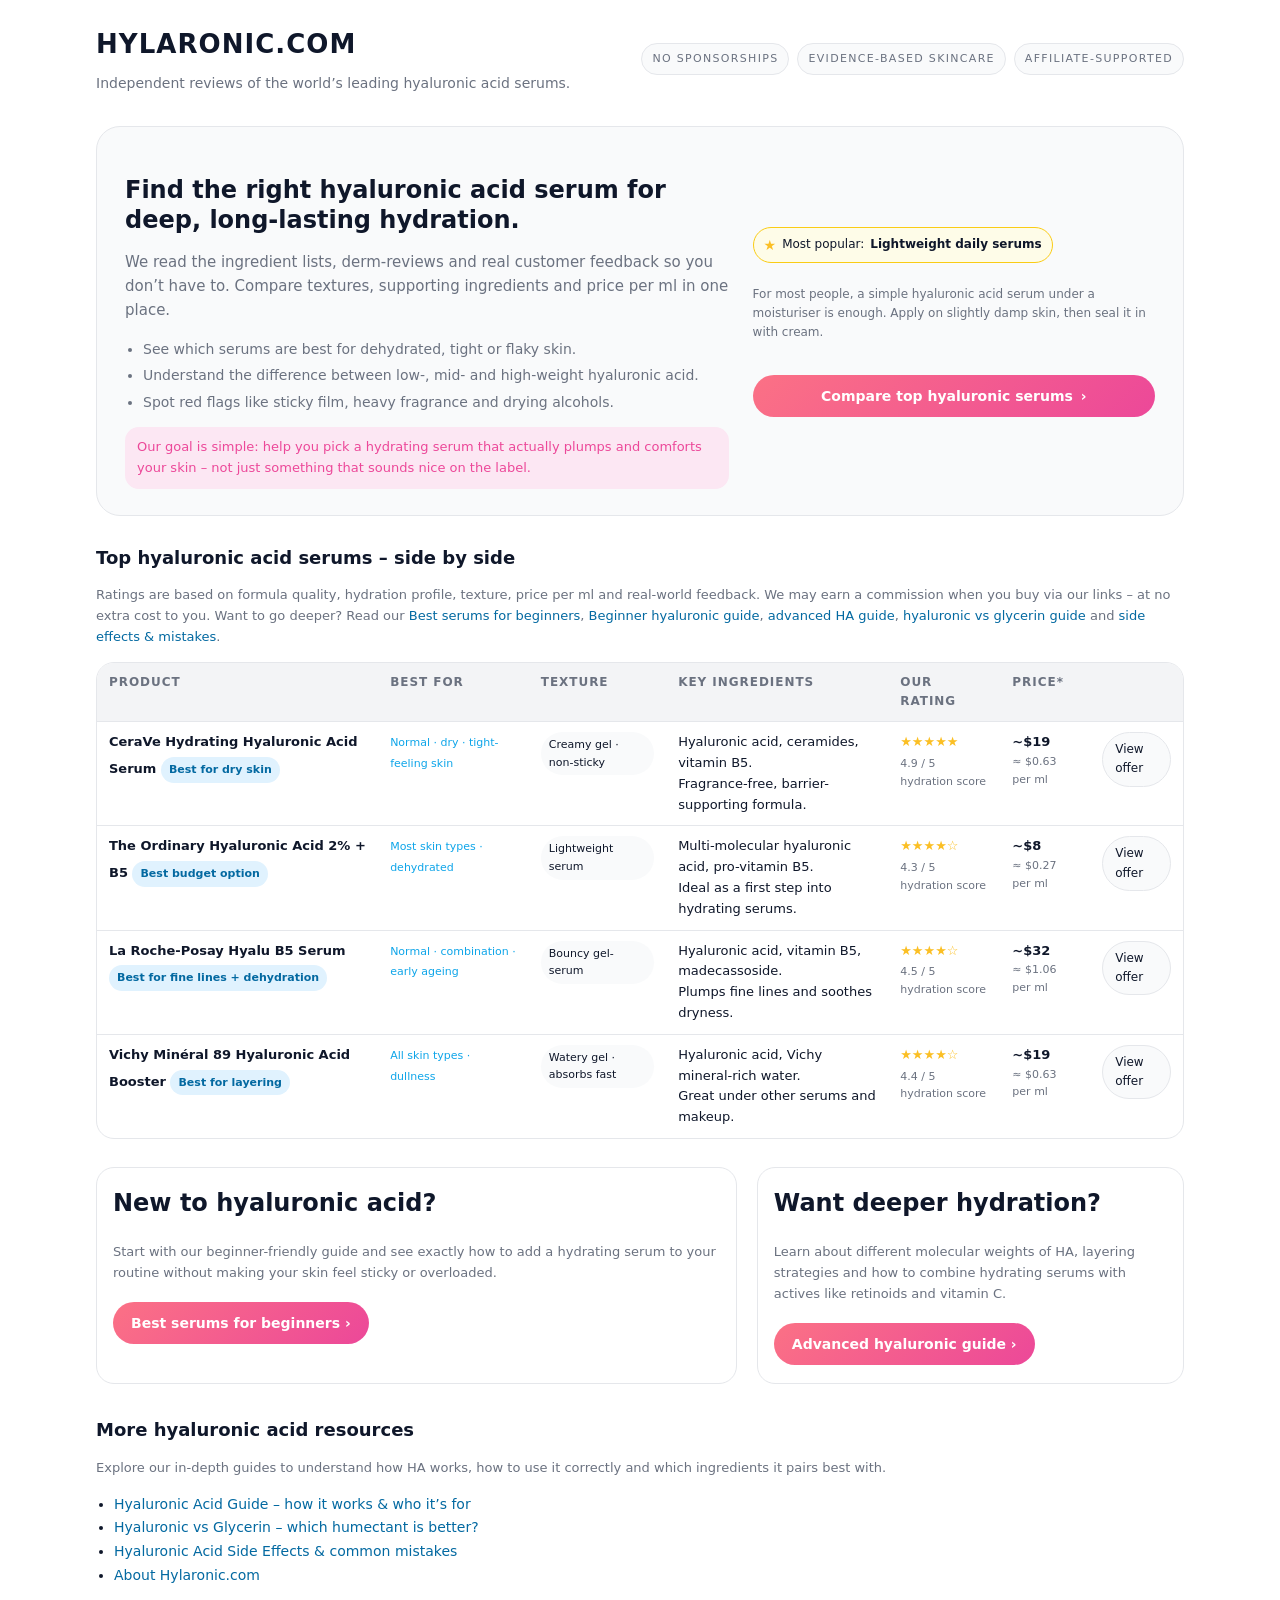
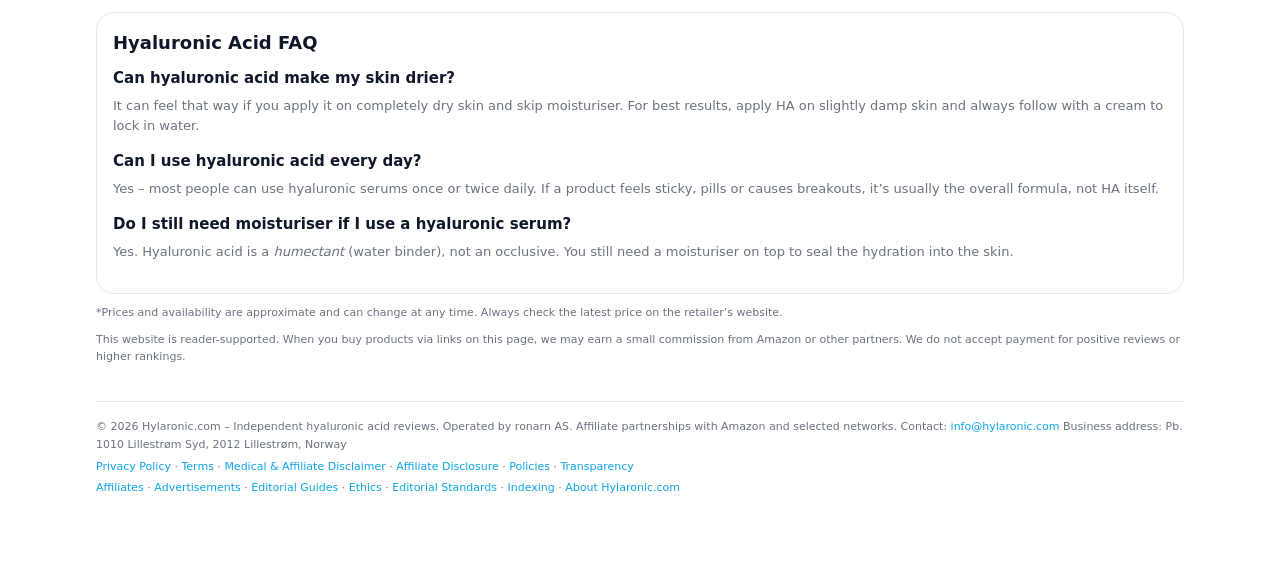
==== commit 09ca8faa: "Update index.html" ====
--- a/index.html
+++ b/index.html
@@ -27,7 +27,7 @@
     gtag('config', 'G-HPS7G02WNK');
   </script>
 
-  <!-- Structured data: ItemList of products -->
+  <!-- Clean structured data: ItemList for comparison (no seller/product offers) -->
   <script type="application/ld+json">
   {
     "@context": "https://schema.org",
@@ -38,70 +38,26 @@
       {
         "@type": "ListItem",
         "position": 1,
-        "item": {
-          "@type": "Product",
-          "name": "CeraVe Hydrating Hyaluronic Acid Serum",
-          "brand": { "@type": "Brand", "name": "CeraVe" },
-          "category": "Hyaluronic acid serum",
-          "url": "https://hylaronic.com/#cerave-ha",
-          "offers": {
-            "@type": "Offer",
-            "priceCurrency": "USD",
-            "price": "19",
-            "availability": "https://schema.org/InStock"
-          }
-        }
+        "name": "CeraVe Hydrating Hyaluronic Acid Serum",
+        "url": "https://hylaronic.com/#cerave-ha"
       },
       {
         "@type": "ListItem",
         "position": 2,
-        "item": {
-          "@type": "Product",
-          "name": "The Ordinary Hyaluronic Acid 2% + B5",
-          "brand": { "@type": "Brand", "name": "The Ordinary" },
-          "category": "Hyaluronic acid serum",
-          "url": "https://hylaronic.com/#ordinary-ha",
-          "offers": {
-            "@type": "Offer",
-            "priceCurrency": "USD",
-            "price": "8",
-            "availability": "https://schema.org/InStock"
-          }
-        }
+        "name": "The Ordinary Hyaluronic Acid 2% + B5",
+        "url": "https://hylaronic.com/#ordinary-ha"
       },
       {
         "@type": "ListItem",
         "position": 3,
-        "item": {
-          "@type": "Product",
-          "name": "La Roche-Posay Hyalu B5 Serum",
-          "brand": { "@type": "Brand", "name": "La Roche-Posay" },
-          "category": "Hydrating serum",
-          "url": "https://hylaronic.com/#lrp-hyalu-b5",
-          "offers": {
-            "@type": "Offer",
-            "priceCurrency": "USD",
-            "price": "32",
-            "availability": "https://schema.org/InStock"
-          }
-        }
+        "name": "La Roche-Posay Hyalu B5 Serum",
+        "url": "https://hylaronic.com/#lrp-hyalu-b5"
       },
       {
         "@type": "ListItem",
         "position": 4,
-        "item": {
-          "@type": "Product",
-          "name": "Vichy Minéral 89 Hyaluronic Acid Booster",
-          "brand": { "@type": "Brand", "name": "Vichy" },
-          "category": "Hydration booster",
-          "url": "https://hylaronic.com/#vichy-89",
-          "offers": {
-            "@type": "Offer",
-            "priceCurrency": "USD",
-            "price": "19",
-            "availability": "https://schema.org/InStock"
-          }
-        }
+        "name": "Vichy Minéral 89 Hyaluronic Acid Booster",
+        "url": "https://hylaronic.com/#vichy-89"
       }
     ]
   }
@@ -391,16 +347,36 @@
 
   </main>
 
-  <footer>
-    <span>© <span id="year"></span> Hylaronic.com – Independent hyaluronic acid reviews.</span>
-    <span>Operated by ronarn AS. Affiliate partnerships with Amazon and selected networks.</span>
-    <span>Contact: <a href="mailto:info@hylaronic.com">info@hylaronic.com</a></span>
-    <span>Business address: Pb. 1010 Lillestrøm Syd, 2012 Lillestrøm, Norway</span>
-    <span>
-      <a href="/privacy.html">Privacy &amp; Cookies</a> ·
-      <a href="/affiliate-disclosure.html">Affiliate Disclosure</a> ·
-      <a href="/about.html">About</a>
-    </span>
+  <footer class="site-footer">
+    <div class="footer-main">
+      <span>© <span id="year"></span> Hylaronic.com – Independent hyaluronic acid reviews.</span>
+      <span>Operated by ronarn AS. Affiliate partnerships with Amazon and selected networks.</span>
+      <span>Contact: <a href="mailto:info@hylaronic.com">info@hylaronic.com</a></span>
+      <span>Business address: Pb. 1010 Lillestrøm Syd, 2012 Lillestrøm, Norway</span>
+    </div>
+
+    <nav class="footer-links">
+      <span>
+        <a href="https://privacypolicy.bio">Privacy Policy</a> ·
+        <a href="https://terms.bio">Terms</a> ·
+        <a href="https://disclaimer.bio">Medical &amp; Affiliate Disclaimer</a> ·
+        <a href="https://disclosure.bio">Affiliate Disclosure</a> ·
+        <a href="https://policies.bio">Policies</a> ·
+        <a href="https://transparency.bio">Transparency</a>
+      </span>
+    </nav>
+
+    <nav class="footer-links">
+      <span>
+        <a href="https://affiliates.bio">Affiliates</a> ·
+        <a href="https://advertisement.bio">Advertisements</a> ·
+        <a href="https://guides.bio">Editorial Guides</a> ·
+        <a href="https://ethics.bio">Ethics</a> ·
+        <a href="https://standards.bio">Editorial Standards</a> ·
+        <a href="https://indexing.bio">Indexing</a> ·
+        <a href="/about.html">About Hylaronic.com</a>
+      </span>
+    </nav>
   </footer>
 
 </div>
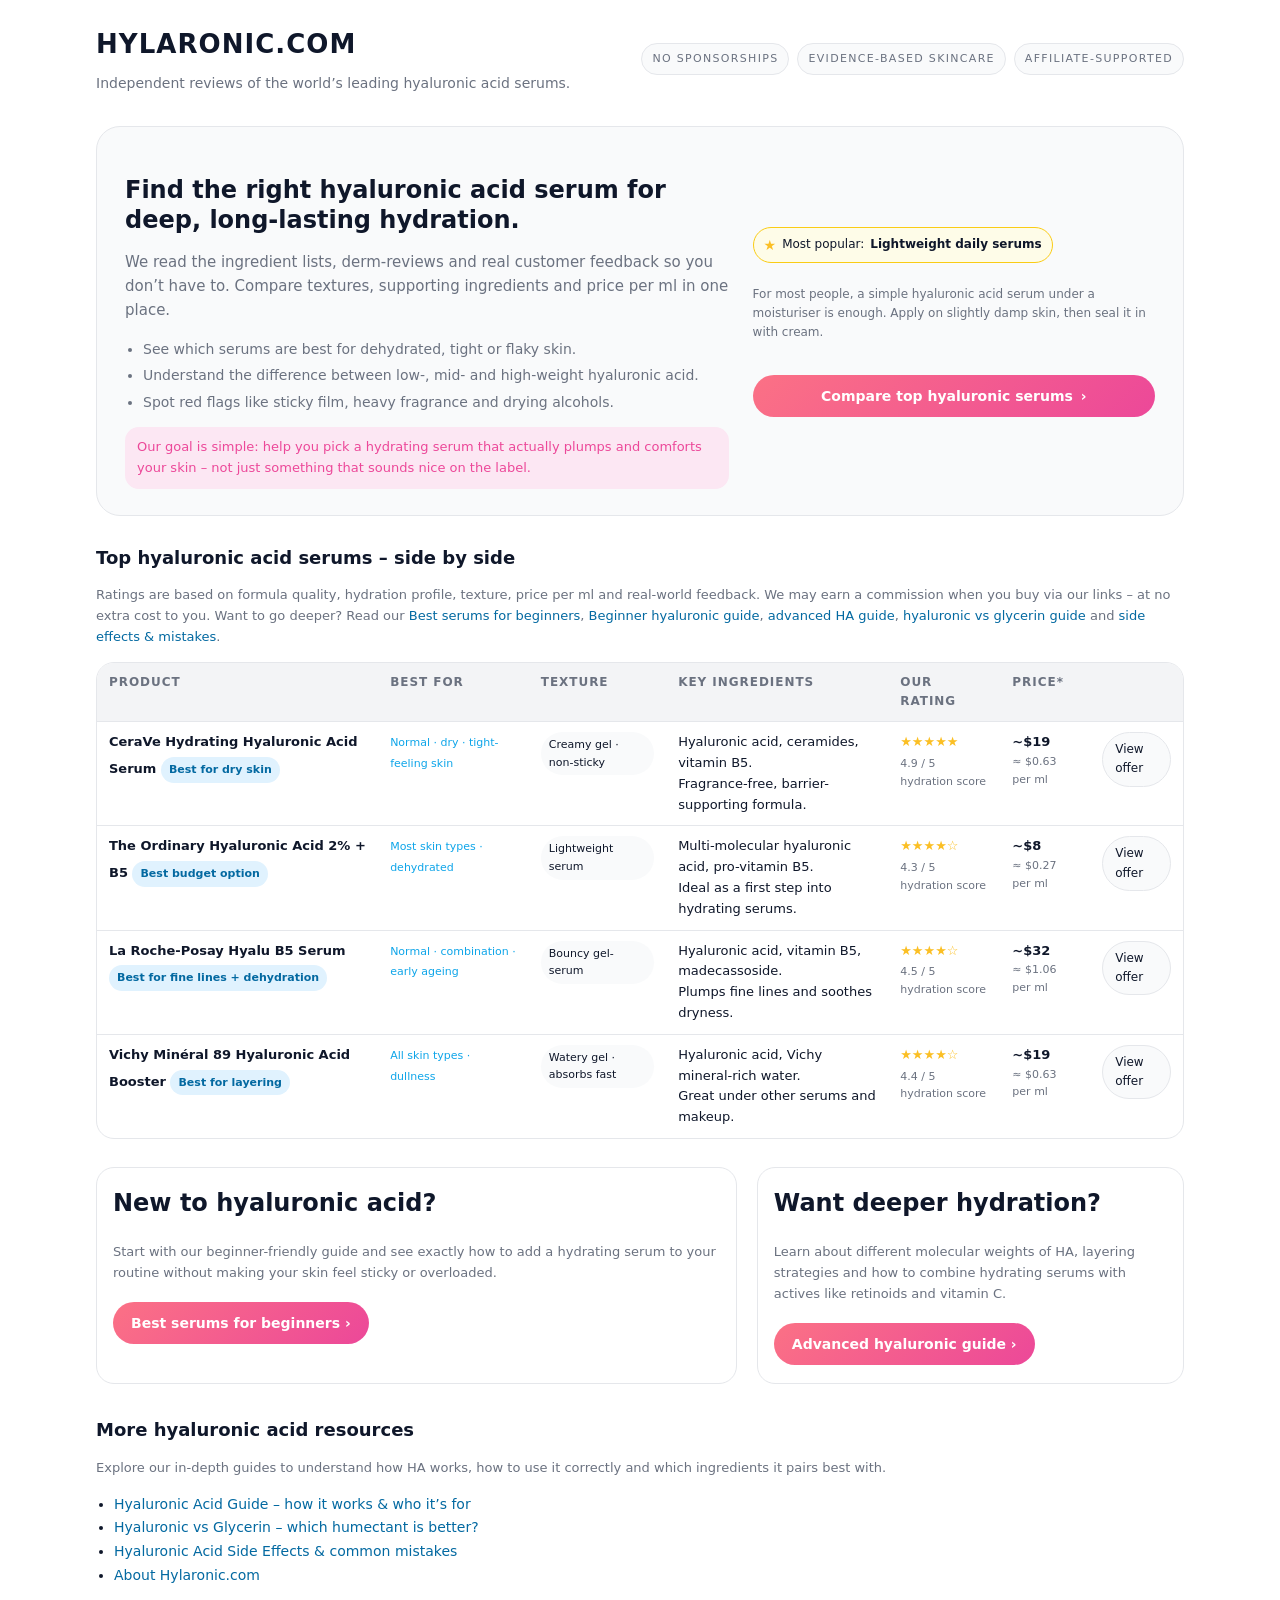
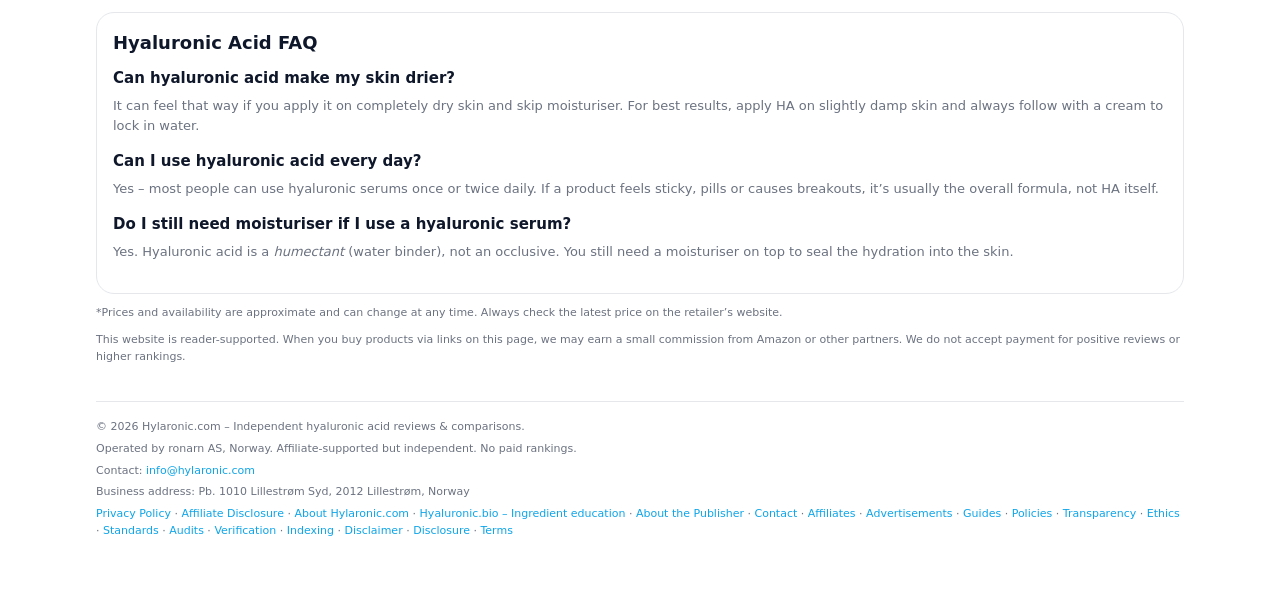
==== commit 091b42b1: "Update index.html" ====
--- a/index.html
+++ b/index.html
@@ -348,36 +348,33 @@
   </main>
 
   <footer class="site-footer">
-    <div class="footer-main">
-      <span>© <span id="year"></span> Hylaronic.com – Independent hyaluronic acid reviews.</span>
-      <span>Operated by ronarn AS. Affiliate partnerships with Amazon and selected networks.</span>
-      <span>Contact: <a href="mailto:info@hylaronic.com">info@hylaronic.com</a></span>
-      <span>Business address: Pb. 1010 Lillestrøm Syd, 2012 Lillestrøm, Norway</span>
-    </div>
-
-    <nav class="footer-links">
-      <span>
-        <a href="https://privacypolicy.bio">Privacy Policy</a> ·
-        <a href="https://terms.bio">Terms</a> ·
-        <a href="https://disclaimer.bio">Medical &amp; Affiliate Disclaimer</a> ·
-        <a href="https://disclosure.bio">Affiliate Disclosure</a> ·
-        <a href="https://policies.bio">Policies</a> ·
-        <a href="https://transparency.bio">Transparency</a>
-      </span>
-    </nav>
-
-    <nav class="footer-links">
-      <span>
-        <a href="https://affiliates.bio">Affiliates</a> ·
-        <a href="https://advertisement.bio">Advertisements</a> ·
-        <a href="https://guides.bio">Editorial Guides</a> ·
-        <a href="https://ethics.bio">Ethics</a> ·
-        <a href="https://standards.bio">Editorial Standards</a> ·
-        <a href="https://indexing.bio">Indexing</a> ·
-        <a href="/about.html">About Hylaronic.com</a>
-      </span>
-    </nav>
-  </footer>
+  <span>© <span id="year"></span> Hylaronic.com – Independent hyaluronic acid reviews &amp; comparisons.</span>
+  <span>Operated by ronarn AS, Norway. Affiliate-supported but independent. No paid rankings.</span>
+  <span>Contact: <a href="mailto:info@hylaronic.com">info@hylaronic.com</a></span>
+  <span>Business address: Pb. 1010 Lillestrøm Syd, 2012 Lillestrøm, Norway</span>
+
+  <span class="footer-links">
+    <a href="/privacy.html">Privacy Policy</a> ·
+    <a href="/affiliate-disclosure.html">Affiliate Disclosure</a> ·
+    <a href="/about.html">About Hylaronic.com</a> ·
+    <a href="https://hyaluronic.bio" target="_blank" rel="noopener">Hyaluronic.bio – Ingredient education</a> ·
+    <a href="https://organization.bio" target="_blank" rel="noopener">About the Publisher</a> ·
+    <a href="https://contactus.bio" target="_blank" rel="noopener">Contact</a> ·
+    <a href="https://affiliates.bio" target="_blank" rel="noopener">Affiliates</a> ·
+    <a href="https://advertisement.bio" target="_blank" rel="noopener">Advertisements</a> ·
+    <a href="https://guides.bio" target="_blank" rel="noopener">Guides</a> ·
+    <a href="https://policies.bio" target="_blank" rel="noopener">Policies</a> ·
+    <a href="https://transparency.bio" target="_blank" rel="noopener">Transparency</a> ·
+    <a href="https://ethics.bio" target="_blank" rel="noopener">Ethics</a> ·
+    <a href="https://standards.bio" target="_blank" rel="noopener">Standards</a> ·
+    <a href="https://audits.bio" target="_blank" rel="noopener">Audits</a> ·
+    <a href="https://verification.bio" target="_blank" rel="noopener">Verification</a> ·
+    <a href="https://indexing.bio" target="_blank" rel="noopener">Indexing</a> ·
+    <a href="https://disclaimer.bio" target="_blank" rel="noopener">Disclaimer</a> ·
+    <a href="https://disclosure.bio" target="_blank" rel="noopener">Disclosure</a> ·
+    <a href="https://terms.bio" target="_blank" rel="noopener">Terms</a>
+  </span>
+</footer>
 
 </div>
 
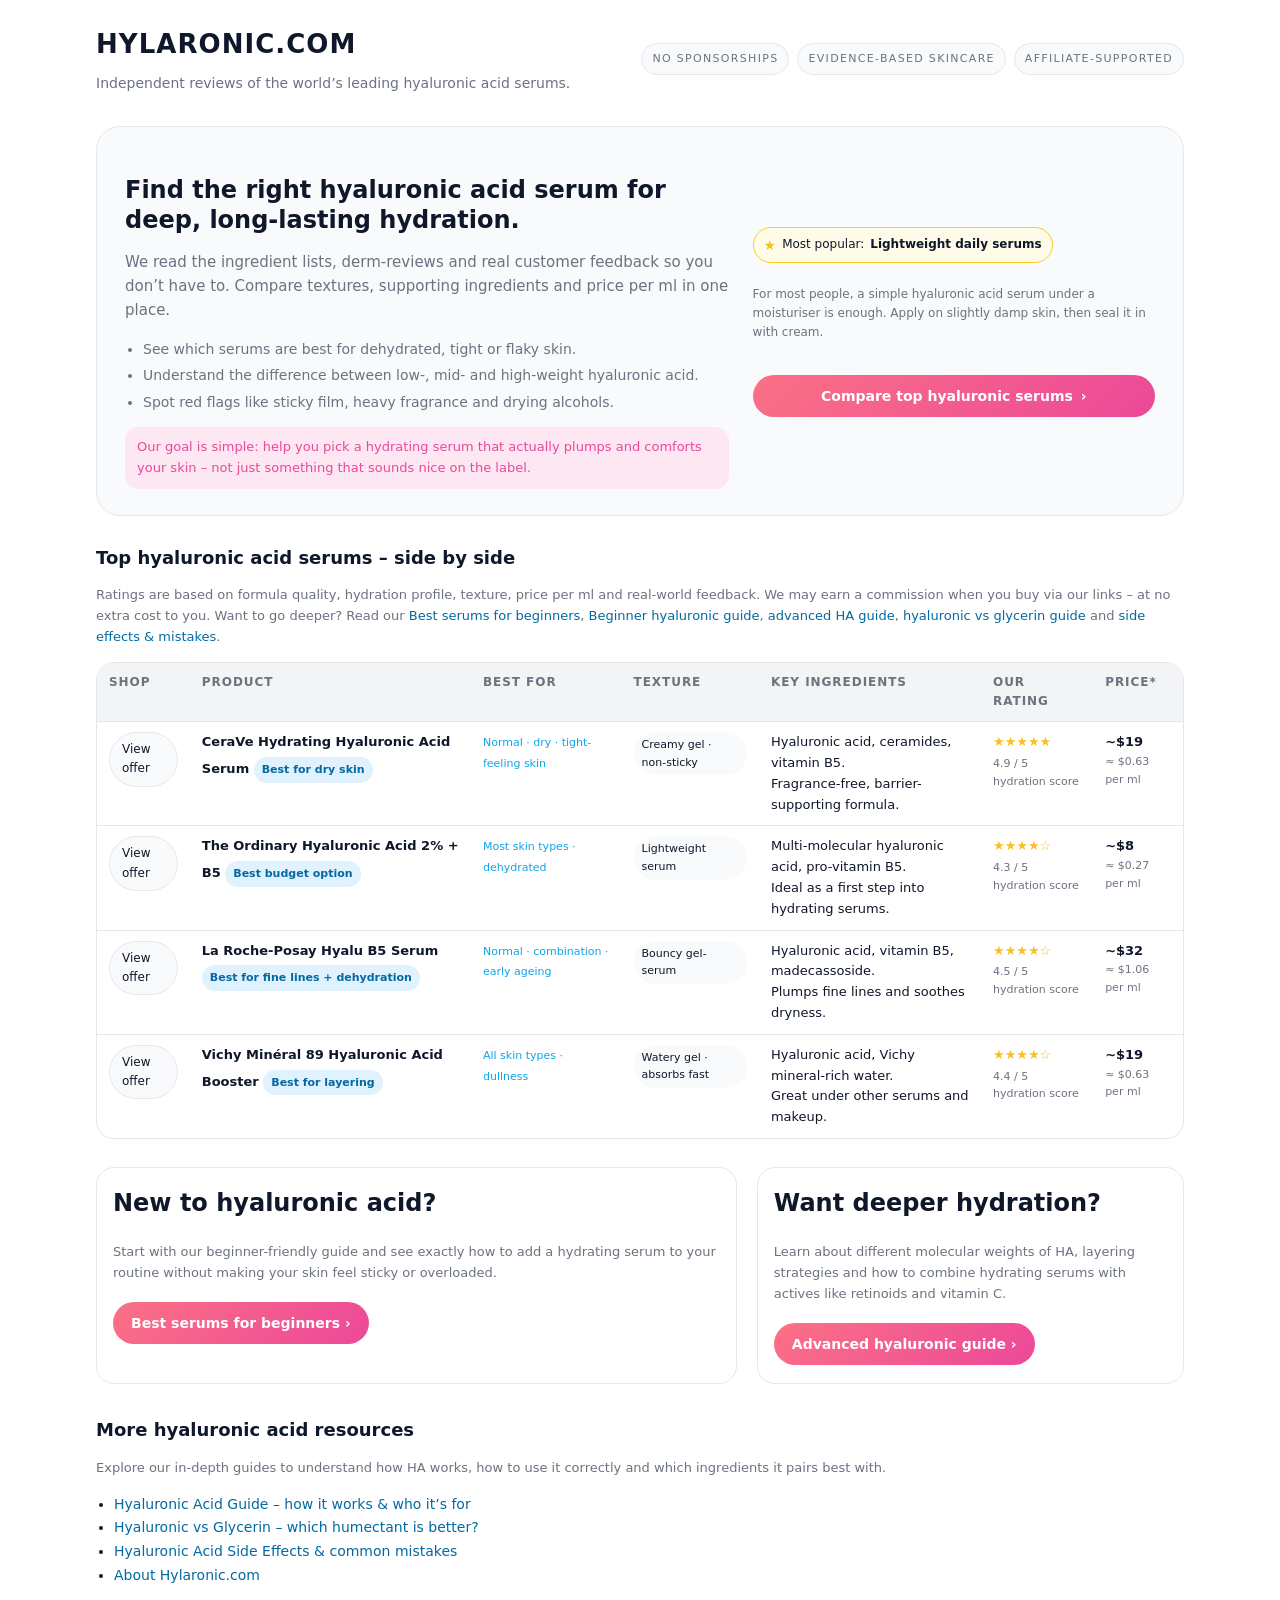
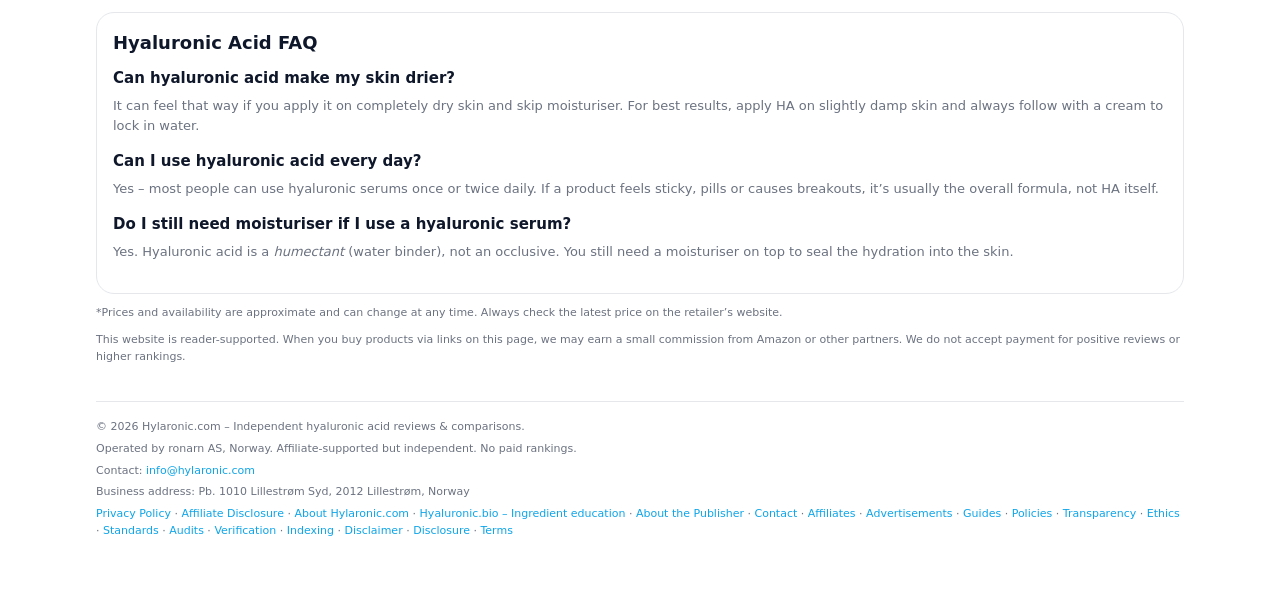
==== commit ef31104d: "Update index.html" ====
--- a/index.html
+++ b/index.html
@@ -144,126 +144,126 @@
         <table>
           <thead>
           <tr>
+            <th scope="col">Shop</th>
             <th scope="col">Product</th>
             <th scope="col">Best for</th>
             <th scope="col">Texture</th>
             <th scope="col">Key ingredients</th>
             <th scope="col">Our rating</th>
             <th scope="col">Price*</th>
-            <th scope="col"></th>
           </tr>
           </thead>
           <tbody>
 
           <!-- CeraVe -->
           <tr id="cerave-ha">
-            <td class="brand-col">
-              CeraVe Hydrating Hyaluronic Acid Serum
-              <div class="badge-top">Best for dry skin</div>
-            </td>
-            <td><span class="pill-skin">Normal · dry · tight-feeling skin</span></td>
-            <td><span class="pill-strength">Creamy gel · non-sticky</span></td>
-            <td>
-              Hyaluronic acid, ceramides, vitamin B5.<br />
-              Fragrance-free, barrier-supporting formula.
-            </td>
-            <td>
-              <div class="stars">★★★★★</div>
-              <div class="rating-score">4.9 / 5 hydration score</div>
-            </td>
-            <td>
-              <div class="price">~$19</div>
-              <div class="price-note">≈ $0.63 per ml</div>
-            </td>
-            <td>
+            <td class="buy-col">
               <a href="https://amzn.to/3XDAKmh"
                  class="btn-compare" rel="nofollow sponsored" target="_blank">
                 View offer
               </a>
             </td>
+            <td class="brand-col">
+              CeraVe Hydrating Hyaluronic Acid Serum
+              <div class="badge-top">Best for dry skin</div>
+            </td>
+            <td><span class="pill-skin">Normal · dry · tight-feeling skin</span></td>
+            <td><span class="pill-strength">Creamy gel · non-sticky</span></td>
+            <td>
+              Hyaluronic acid, ceramides, vitamin B5.<br />
+              Fragrance-free, barrier-supporting formula.
+            </td>
+            <td>
+              <div class="stars">★★★★★</div>
+              <div class="rating-score">4.9 / 5 hydration score</div>
+            </td>
+            <td>
+              <div class="price">~$19</div>
+              <div class="price-note">≈ $0.63 per ml</div>
+            </td>
           </tr>
 
           <!-- The Ordinary -->
           <tr id="ordinary-ha">
-            <td class="brand-col">
-              The Ordinary Hyaluronic Acid 2% + B5
-              <div class="badge-top">Best budget option</div>
-            </td>
-            <td><span class="pill-skin">Most skin types · dehydrated</span></td>
-            <td><span class="pill-strength">Lightweight serum</span></td>
-            <td>
-              Multi-molecular hyaluronic acid, pro-vitamin B5.<br />
-              Ideal as a first step into hydrating serums.
-            </td>
-            <td>
-              <div class="stars">★★★★☆</div>
-              <div class="rating-score">4.3 / 5 hydration score</div>
-            </td>
-            <td>
-              <div class="price">~$8</div>
-              <div class="price-note">≈ $0.27 per ml</div>
-            </td>
-            <td>
+            <td class="buy-col">
               <a href="https://amzn.to/3K8dqKp"
                  class="btn-compare" rel="nofollow sponsored" target="_blank">
                 View offer
               </a>
             </td>
+            <td class="brand-col">
+              The Ordinary Hyaluronic Acid 2% + B5
+              <div class="badge-top">Best budget option</div>
+            </td>
+            <td><span class="pill-skin">Most skin types · dehydrated</span></td>
+            <td><span class="pill-strength">Lightweight serum</span></td>
+            <td>
+              Multi-molecular hyaluronic acid, pro-vitamin B5.<br />
+              Ideal as a first step into hydrating serums.
+            </td>
+            <td>
+              <div class="stars">★★★★☆</div>
+              <div class="rating-score">4.3 / 5 hydration score</div>
+            </td>
+            <td>
+              <div class="price">~$8</div>
+              <div class="price-note">≈ $0.27 per ml</div>
+            </td>
           </tr>
 
           <!-- LRP Hyalu B5 -->
           <tr id="lrp-hyalu-b5">
-            <td class="brand-col">
-              La Roche-Posay Hyalu B5 Serum
-              <div class="badge-top">Best for fine lines + dehydration</div>
-            </td>
-            <td><span class="pill-skin">Normal · combination · early ageing</span></td>
-            <td><span class="pill-strength">Bouncy gel-serum</span></td>
-            <td>
-              Hyaluronic acid, vitamin B5, madecassoside.<br />
-              Plumps fine lines and soothes dryness.
-            </td>
-            <td>
-              <div class="stars">★★★★☆</div>
-              <div class="rating-score">4.5 / 5 hydration score</div>
-            </td>
-            <td>
-              <div class="price">~$32</div>
-              <div class="price-note">≈ $1.06 per ml</div>
-            </td>
-            <td>
+            <td class="buy-col">
               <a href="https://amzn.to/49hZyaK"
                  class="btn-compare" rel="nofollow sponsored" target="_blank">
                 View offer
               </a>
             </td>
+            <td class="brand-col">
+              La Roche-Posay Hyalu B5 Serum
+              <div class="badge-top">Best for fine lines + dehydration</div>
+            </td>
+            <td><span class="pill-skin">Normal · combination · early ageing</span></td>
+            <td><span class="pill-strength">Bouncy gel-serum</span></td>
+            <td>
+              Hyaluronic acid, vitamin B5, madecassoside.<br />
+              Plumps fine lines and soothes dryness.
+            </td>
+            <td>
+              <div class="stars">★★★★☆</div>
+              <div class="rating-score">4.5 / 5 hydration score</div>
+            </td>
+            <td>
+              <div class="price">~$32</div>
+              <div class="price-note">≈ $1.06 per ml</div>
+            </td>
           </tr>
 
           <!-- Vichy Mineral 89 -->
           <tr id="vichy-89">
-            <td class="brand-col">
-              Vichy Minéral 89 Hyaluronic Acid Booster
-              <div class="badge-top">Best for layering</div>
-            </td>
-            <td><span class="pill-skin">All skin types · dullness</span></td>
-            <td><span class="pill-strength">Watery gel · absorbs fast</span></td>
-            <td>
-              Hyaluronic acid, Vichy mineral-rich water.<br />
-              Great under other serums and makeup.
-            </td>
-            <td>
-              <div class="stars">★★★★☆</div>
-              <div class="rating-score">4.4 / 5 hydration score</div>
-            </td>
-            <td>
-              <div class="price">~$19</div>
-              <div class="price-note">≈ $0.63 per ml</div>
-            </td>
-            <td>
+            <td class="buy-col">
               <a href="https://amzn.to/4riD6VA"
                  class="btn-compare" rel="nofollow sponsored" target="_blank">
                 View offer
               </a>
+            </td>
+            <td class="brand-col">
+              Vichy Minéral 89 Hyaluronic Acid Booster
+              <div class="badge-top">Best for layering</div>
+            </td>
+            <td><span class="pill-skin">All skin types · dullness</span></td>
+            <td><span class="pill-strength">Watery gel · absorbs fast</span></td>
+            <td>
+              Hyaluronic acid, Vichy mineral-rich water.<br />
+              Great under other serums and makeup.
+            </td>
+            <td>
+              <div class="stars">★★★★☆</div>
+              <div class="rating-score">4.4 / 5 hydration score</div>
+            </td>
+            <td>
+              <div class="price">~$19</div>
+              <div class="price-note">≈ $0.63 per ml</div>
             </td>
           </tr>
 
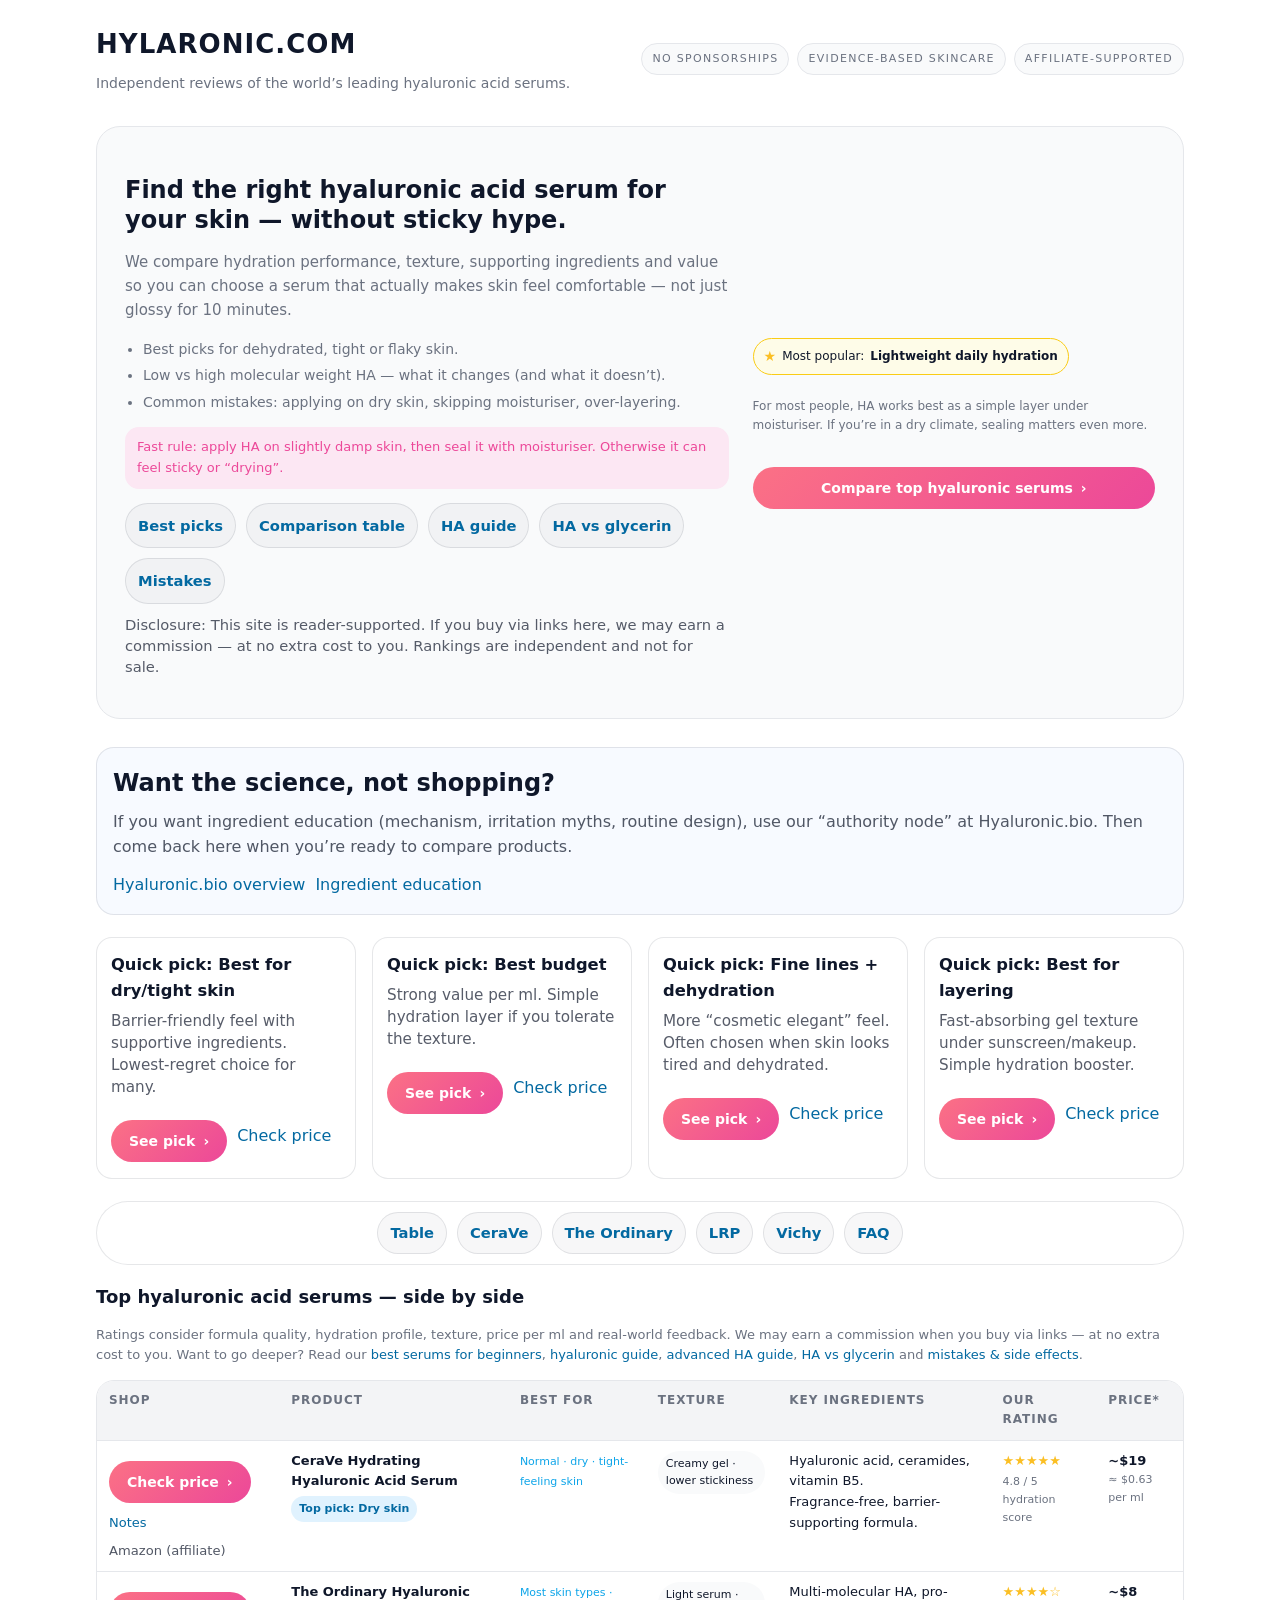
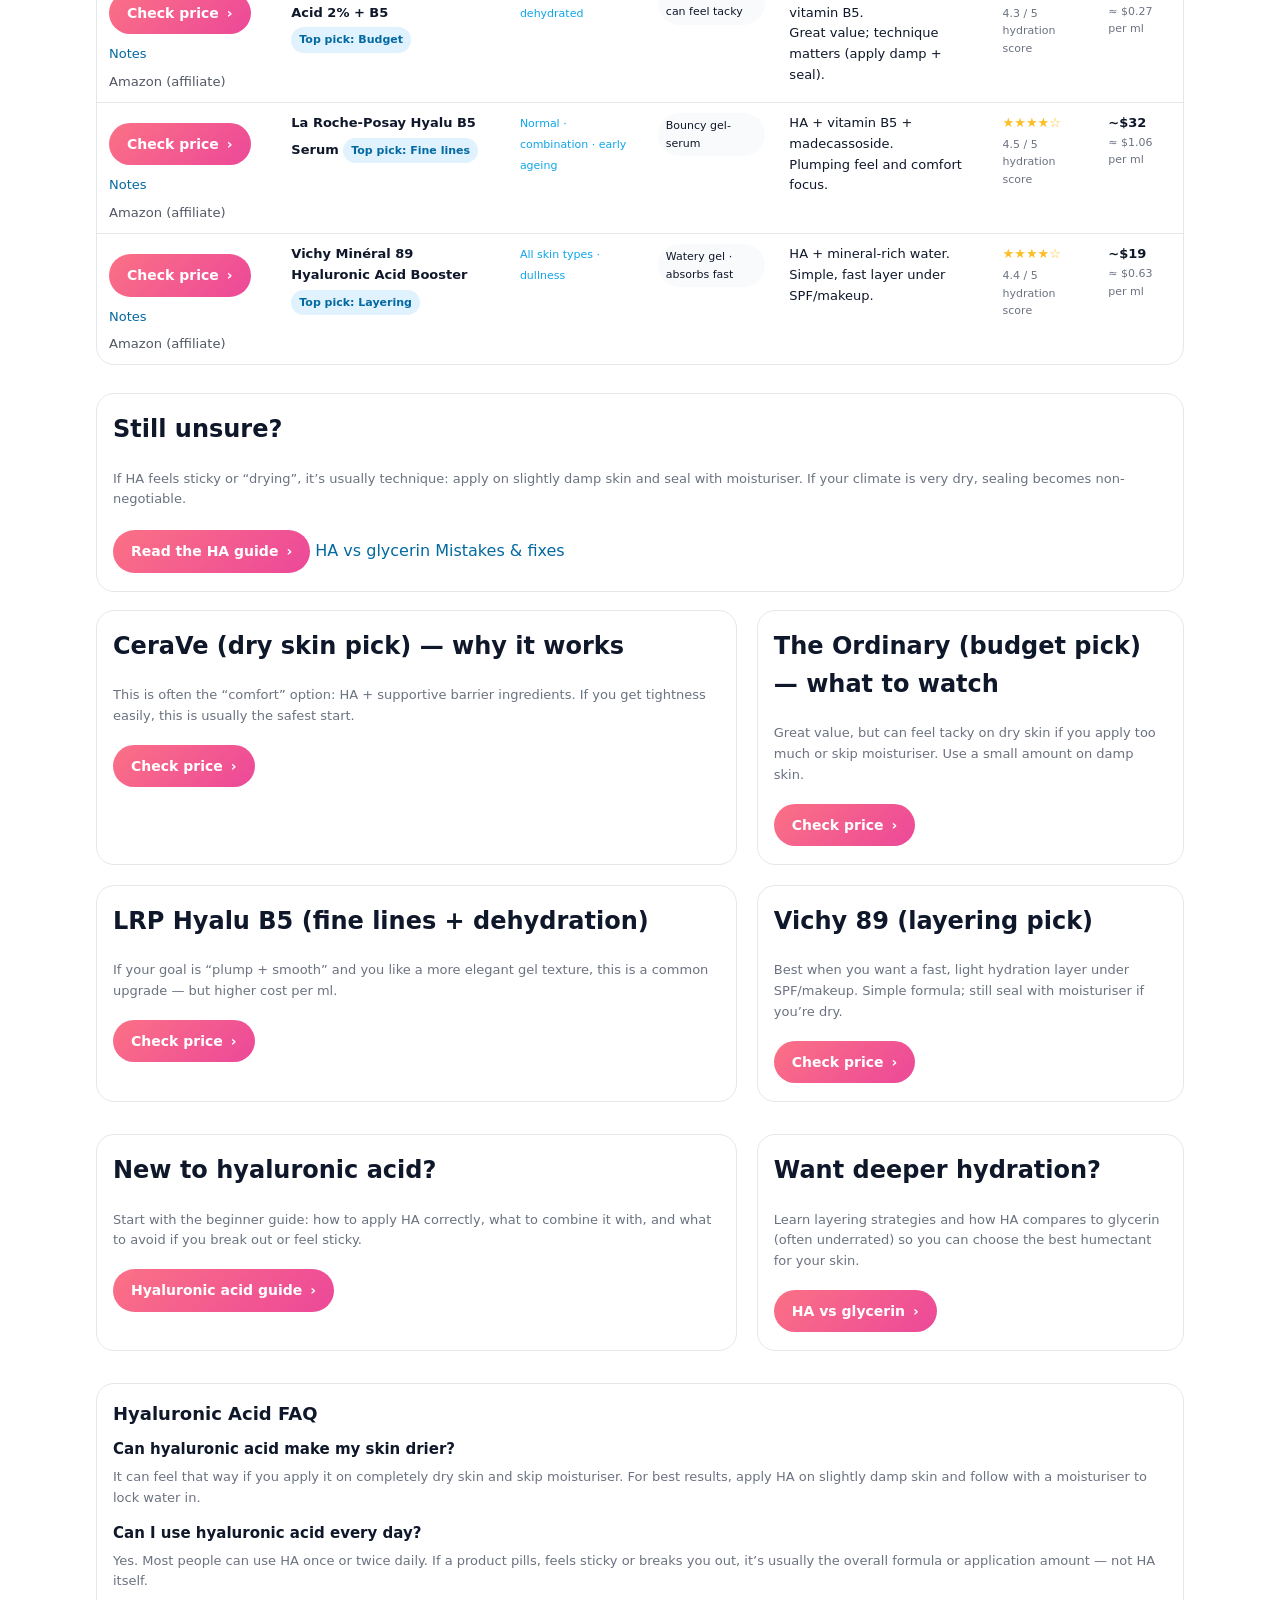
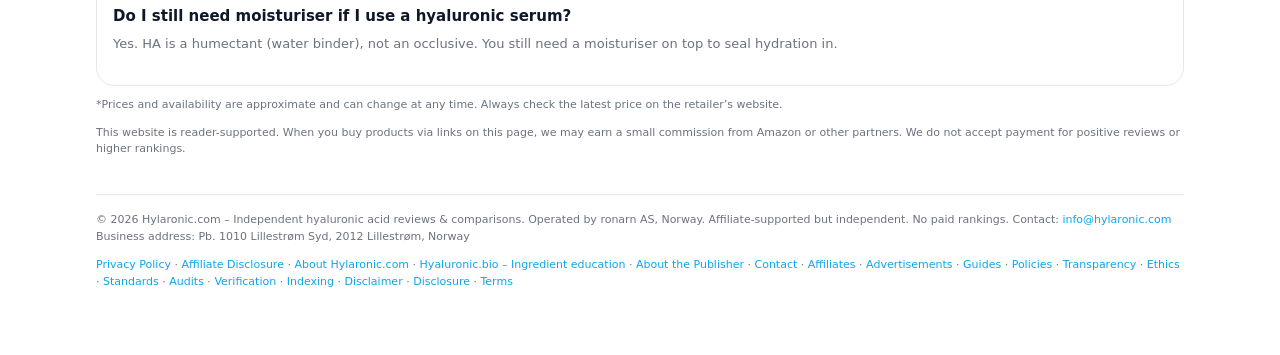
==== commit fe8c6296: "Update index.html" ====
--- a/index.html
+++ b/index.html
@@ -35,45 +35,183 @@
     "name": "Top hyaluronic acid serums",
     "url": "https://hylaronic.com/",
     "itemListElement": [
-      {
-        "@type": "ListItem",
-        "position": 1,
-        "name": "CeraVe Hydrating Hyaluronic Acid Serum",
-        "url": "https://hylaronic.com/#cerave-ha"
-      },
-      {
-        "@type": "ListItem",
-        "position": 2,
-        "name": "The Ordinary Hyaluronic Acid 2% + B5",
-        "url": "https://hylaronic.com/#ordinary-ha"
-      },
-      {
-        "@type": "ListItem",
-        "position": 3,
-        "name": "La Roche-Posay Hyalu B5 Serum",
-        "url": "https://hylaronic.com/#lrp-hyalu-b5"
-      },
-      {
-        "@type": "ListItem",
-        "position": 4,
-        "name": "Vichy Minéral 89 Hyaluronic Acid Booster",
-        "url": "https://hylaronic.com/#vichy-89"
-      }
+      { "@type": "ListItem", "position": 1, "name": "CeraVe Hydrating Hyaluronic Acid Serum", "url": "https://hylaronic.com/#cerave-ha" },
+      { "@type": "ListItem", "position": 2, "name": "The Ordinary Hyaluronic Acid 2% + B5", "url": "https://hylaronic.com/#ordinary-ha" },
+      { "@type": "ListItem", "position": 3, "name": "La Roche-Posay Hyalu B5 Serum", "url": "https://hylaronic.com/#lrp-hyalu-b5" },
+      { "@type": "ListItem", "position": 4, "name": "Vichy Minéral 89 Hyaluronic Acid Booster", "url": "https://hylaronic.com/#vichy-89" }
     ]
   }
   </script>
 
   <link rel="stylesheet" href="/styles.css" />
+
+  <!-- Page-specific additions (safe + isolated) -->
+  <style>
+    /* ===== Above-the-fold clarity + CTR helpers ===== */
+    .hero-cta-row{
+      margin: 14px 0 4px;
+      display:flex;
+      flex-wrap:wrap;
+      gap:10px;
+    }
+    .hero-cta-row a{
+      text-decoration:none;
+      font-weight:700;
+      font-size:0.92rem;
+      padding:10px 12px;
+      border-radius:999px;
+      border:1px solid rgba(15,23,42,0.10);
+      background:rgba(15,23,42,0.03);
+    }
+    .hero-cta-row a:hover{
+      border-color:rgba(59,130,246,0.35);
+      background:rgba(59,130,246,0.06);
+    }
+
+    .affiliate-note{
+      margin-top:10px;
+      font-size:0.92rem;
+      color:rgba(15,23,42,0.70);
+      line-height:1.45;
+    }
+
+    /* ===== Compact sticky jump nav (NOT a sticky header) ===== */
+    .jump-nav{
+      position: sticky;
+      top: 10px;
+      z-index: 50;
+      background: rgba(255,255,255,0.92);
+      backdrop-filter: blur(8px);
+      -webkit-backdrop-filter: blur(8px);
+      border: 1px solid rgba(15,23,42,0.10);
+      border-radius: 999px;
+      padding: 10px 12px;
+      display: flex;
+      gap: 10px;
+      flex-wrap: wrap;
+      justify-content: center;
+      margin: 10px 0 18px;
+    }
+    .jump-nav a{
+      text-decoration:none;
+      font-weight:700;
+      font-size:0.92rem;
+      padding:8px 12px;
+      border-radius:999px;
+      border:1px solid rgba(15,23,42,0.10);
+      background:rgba(15,23,42,0.03);
+      white-space:nowrap;
+    }
+    .jump-nav a:hover{
+      border-color:rgba(59,130,246,0.35);
+      background:rgba(59,130,246,0.06);
+    }
+    .anchor-offset{ scroll-margin-top: 90px; }
+
+    @media (max-width: 560px){
+      .jump-nav{ top: 6px; padding: 8px 10px; gap: 8px; }
+      .jump-nav a{ font-size: 0.88rem; padding: 7px 10px; }
+    }
+
+    /* ===== Quick picks (above table) ===== */
+    .quick-picks{
+      display:grid;
+      grid-template-columns: repeat(auto-fit, minmax(220px, 1fr));
+      gap:16px;
+      margin: 18px 0 22px;
+    }
+    .quick-pick-card{
+      border: 1px solid rgba(15,23,42,0.10);
+      border-radius: 16px;
+      padding: 14px 14px 16px;
+      background:#fff;
+    }
+    .quick-pick-card h3{ margin:0 0 6px; font-size:1.02rem; }
+    .quick-pick-card p{
+      margin:0 0 12px;
+      color: rgba(15,23,42,0.70);
+      font-size:0.95rem;
+      line-height:1.45;
+    }
+    .quick-pick-links{
+      display:flex;
+      gap:10px;
+      flex-wrap:wrap;
+      align-items:center;
+    }
+
+    /* Make sure CTA buttons align nicely in table */
+    .buy-actions{
+      display:flex;
+      gap:10px;
+      flex-wrap:wrap;
+      align-items:center;
+    }
+    .buy-col .btn-primary,
+    .buy-col .btn-secondary{
+      display:inline-flex;
+      align-items:center;
+      justify-content:center;
+      gap:8px;
+      white-space:nowrap;
+    }
+    .buy-col .offer-sub{
+      display:block;
+      font-size:0.82rem;
+      opacity:0.72;
+      margin-top:6px;
+    }
+
+    /* Authority routing (education node) */
+    .authority-box{
+      border:1px solid rgba(15,23,42,0.10);
+      border-radius:18px;
+      padding:16px;
+      background: rgba(59,130,246,0.04);
+      margin: 18px 0 22px;
+    }
+    .authority-box h2{ margin:0 0 6px; }
+    .authority-box p{ margin:0 0 12px; color: rgba(15,23,42,0.72); }
+    .authority-links{ display:flex; gap:10px; flex-wrap:wrap; align-items:center; }
+    .authority-links a{ text-decoration:none; }
+
+    /* Optional: smaller “View offer” fallback button if styles.css uses btn-compare */
+    .btn-compare{
+      display:inline-flex;
+      align-items:center;
+      justify-content:center;
+      padding:10px 12px;
+      border-radius:999px;
+      border:1px solid rgba(15,23,42,0.10);
+      background: rgba(15,23,42,0.03);
+      text-decoration:none;
+      font-weight:800;
+      gap:8px;
+      white-space:nowrap;
+    }
+    .btn-compare:hover{
+      border-color:rgba(59,130,246,0.35);
+      background:rgba(59,130,246,0.06);
+    }
+
+    /* Tighten footer layout consistency */
+    footer.site-footer{
+      display:block;
+    }
+    footer.site-footer .footer-links{
+      display:block;
+      margin-top:10px;
+    }
+  </style>
 </head>
+
 <body>
 <div class="page">
 
   <header>
     <div class="brand">
       <div class="brand-name">Hylaronic.com</div>
-      <div class="brand-tagline">
-        Independent reviews of the world’s leading hyaluronic acid serums.
-      </div>
+      <div class="brand-tagline">Independent reviews of the world’s leading hyaluronic acid serums.</div>
     </div>
     <div class="trust-tags">
       <span class="trust-tag">No sponsorships</span>
@@ -88,250 +226,458 @@
     <section class="hero" aria-labelledby="hero-heading">
       <div>
         <h1 id="hero-heading" class="hero-title">
-          Find the right hyaluronic acid serum for deep, long-lasting hydration.
+          Find the right hyaluronic acid serum for your skin — without sticky hype.
         </h1>
 
         <p class="hero-subtitle">
-          We read the ingredient lists, derm-reviews and real customer feedback so you don’t have to.
-          Compare textures, supporting ingredients and price per ml in one place.
+          We compare hydration performance, texture, supporting ingredients and value so you can choose a serum
+          that actually makes skin feel comfortable — not just glossy for 10 minutes.
         </p>
 
         <ul class="hero-list">
-          <li>See which serums are best for dehydrated, tight or flaky skin.</li>
-          <li>Understand the difference between low-, mid- and high-weight hyaluronic acid.</li>
-          <li>Spot red flags like sticky film, heavy fragrance and drying alcohols.</li>
+          <li>Best picks for dehydrated, tight or flaky skin.</li>
+          <li>Low vs high molecular weight HA — what it changes (and what it doesn’t).</li>
+          <li>Common mistakes: applying on dry skin, skipping moisturiser, over-layering.</li>
         </ul>
 
         <div class="hero-highlight">
-          Our goal is simple: help you pick a hydrating serum that actually plumps and comforts your skin –
-          not just something that sounds nice on the label.
+          Fast rule: apply HA on slightly damp skin, then seal it with moisturiser. Otherwise it can feel sticky or “drying”.
         </div>
+
+        <!-- Micro-CTA row (high CTR, low spam) -->
+        <nav class="hero-cta-row" aria-label="Quick guides">
+          <a href="#picks" data-track="jump" data-placement="hero_cta" data-label="to_picks">Best picks</a>
+          <a href="#compare" data-track="jump" data-placement="hero_cta" data-label="to_table">Comparison table</a>
+          <a href="/hyaluronic-guide.html" data-track="internal" data-placement="hero_cta" data-label="guide_basics">HA guide</a>
+          <a href="/hyaluronic-vs-glycerin.html" data-track="internal" data-placement="hero_cta" data-label="ha_vs_glycerin">HA vs glycerin</a>
+          <a href="/side-effects.html" data-track="internal" data-placement="hero_cta" data-label="mistakes">Mistakes</a>
+        </nav>
+
+        <p class="affiliate-note">
+          Disclosure: This site is reader-supported. If you buy via links here, we may earn a commission — at no extra cost to you.
+          Rankings are independent and not for sale.
+        </p>
       </div>
 
       <aside class="hero-aside">
         <div class="rating-pill">
           <span class="star">★</span>
-          Most popular: <strong>Lightweight daily serums</strong>
+          Most popular: <strong>Lightweight daily hydration</strong>
         </div>
         <p class="hero-note">
-          For most people, a simple hyaluronic acid serum under a moisturiser is enough.
-          Apply on slightly damp skin, then seal it in with cream.
-        </p>
-        <a href="#compare" class="btn-primary">
-          Compare top hyaluronic serums
-          <span class="chevron">›</span>
+          For most people, HA works best as a simple layer under moisturiser. If you’re in a dry climate,
+          sealing matters even more.
+        </p>
+        <a href="#compare" class="btn-primary" data-track="jump" data-placement="hero" data-label="to_table">
+          Compare top hyaluronic serums <span class="chevron">›</span>
         </a>
       </aside>
     </section>
 
+    <!-- Authority routing (education node) -->
+    <section class="authority-box" aria-labelledby="authority-heading">
+      <h2 id="authority-heading">Want the science, not shopping?</h2>
+      <p>
+        If you want ingredient education (mechanism, irritation myths, routine design), use our “authority node”
+        at Hyaluronic.bio. Then come back here when you’re ready to compare products.
+      </p>
+      <div class="authority-links">
+        <a class="btn-secondary" href="https://hyaluronic.bio" target="_blank" rel="noopener"
+           data-track="outbound" data-placement="authority" data-label="hyaluronic_bio_home">
+          Hyaluronic.bio overview
+        </a>
+        <a class="btn-secondary" href="https://hyaluronic.bio" target="_blank" rel="noopener"
+           data-track="outbound" data-placement="authority" data-label="hyaluronic_bio_education">
+          Ingredient education
+        </a>
+      </div>
+    </section>
+
+    <!-- QUICK PICKS (affiliate-forward but tasteful) -->
+    <section id="picks" class="quick-picks anchor-offset" aria-label="Quick picks">
+      <div class="quick-pick-card">
+        <h3>Quick pick: Best for dry/tight skin</h3>
+        <p>Barrier-friendly feel with supportive ingredients. Lowest-regret choice for many.</p>
+        <div class="quick-pick-links">
+          <a class="btn-primary" href="#cerave-ha" data-track="jump" data-placement="quick_picks" data-label="cerave_row">See pick <span class="chevron">›</span></a>
+          <a class="btn-secondary" href="https://amzn.to/3XDAKmh" target="_blank" rel="nofollow sponsored noopener"
+             data-track="affiliate" data-product="cerave_ha" data-destination="amazon" data-placement="quick_picks">
+            Check price
+          </a>
+        </div>
+      </div>
+
+      <div class="quick-pick-card">
+        <h3>Quick pick: Best budget</h3>
+        <p>Strong value per ml. Simple hydration layer if you tolerate the texture.</p>
+        <div class="quick-pick-links">
+          <a class="btn-primary" href="#ordinary-ha" data-track="jump" data-placement="quick_picks" data-label="ordinary_row">See pick <span class="chevron">›</span></a>
+          <a class="btn-secondary" href="https://amzn.to/3K8dqKp" target="_blank" rel="nofollow sponsored noopener"
+             data-track="affiliate" data-product="ordinary_ha" data-destination="amazon" data-placement="quick_picks">
+            Check price
+          </a>
+        </div>
+      </div>
+
+      <div class="quick-pick-card">
+        <h3>Quick pick: Fine lines + dehydration</h3>
+        <p>More “cosmetic elegant” feel. Often chosen when skin looks tired and dehydrated.</p>
+        <div class="quick-pick-links">
+          <a class="btn-primary" href="#lrp-hyalu-b5" data-track="jump" data-placement="quick_picks" data-label="lrp_row">See pick <span class="chevron">›</span></a>
+          <a class="btn-secondary" href="https://amzn.to/49hZyaK" target="_blank" rel="nofollow sponsored noopener"
+             data-track="affiliate" data-product="lrp_hyalu_b5" data-destination="amazon" data-placement="quick_picks">
+            Check price
+          </a>
+        </div>
+      </div>
+
+      <div class="quick-pick-card">
+        <h3>Quick pick: Best for layering</h3>
+        <p>Fast-absorbing gel texture under sunscreen/makeup. Simple hydration booster.</p>
+        <div class="quick-pick-links">
+          <a class="btn-primary" href="#vichy-89" data-track="jump" data-placement="quick_picks" data-label="vichy_row">See pick <span class="chevron">›</span></a>
+          <a class="btn-secondary" href="https://amzn.to/4riD6VA" target="_blank" rel="nofollow sponsored noopener"
+             data-track="affiliate" data-product="vichy_89" data-destination="amazon" data-placement="quick_picks">
+            Check price
+          </a>
+        </div>
+      </div>
+    </section>
+
+    <!-- Compact sticky jump nav -->
+    <nav class="jump-nav" aria-label="Jump to a product">
+      <a href="#compare" data-track="jump" data-placement="jump_nav" data-label="to_table">Table</a>
+      <a href="#cerave-ha" data-track="jump" data-placement="jump_nav" data-label="cerave">CeraVe</a>
+      <a href="#ordinary-ha" data-track="jump" data-placement="jump_nav" data-label="ordinary">The Ordinary</a>
+      <a href="#lrp-hyalu-b5" data-track="jump" data-placement="jump_nav" data-label="lrp">LRP</a>
+      <a href="#vichy-89" data-track="jump" data-placement="jump_nav" data-label="vichy">Vichy</a>
+      <a href="#faq" data-track="jump" data-placement="jump_nav" data-label="faq">FAQ</a>
+    </nav>
+
     <!-- COMPARISON TABLE -->
-    <section id="compare" aria-labelledby="compare-heading">
-      <h2 id="compare-heading" class="section-title">
-        Top hyaluronic acid serums – side by side
-      </h2>
+    <section id="compare" class="anchor-offset" aria-labelledby="compare-heading">
+      <h2 id="compare-heading" class="section-title">Top hyaluronic acid serums — side by side</h2>
       <p class="section-subtitle">
-        Ratings are based on formula quality, hydration profile, texture, price per ml and real-world feedback.
-        We may earn a commission when you buy via our links – at no extra cost to you.
+        Ratings consider formula quality, hydration profile, texture, price per ml and real-world feedback.
+        We may earn a commission when you buy via links — at no extra cost to you.
         Want to go deeper? Read our
-        <a href="/best-for-beginners.html">Best serums for beginners</a>,
-        <a href="/hyaluronic-guide.html">Beginner hyaluronic guide</a>,
-        <a href="/strong-hyaluronic-guide.html">advanced HA guide</a>,
-        <a href="/hyaluronic-vs-glycerin.html">hyaluronic vs glycerin guide</a> and
-        <a href="/side-effects.html">side effects & mistakes</a>.
+        <a href="/best-for-beginners.html" data-track="internal" data-placement="intro" data-label="beginners">best serums for beginners</a>,
+        <a href="/hyaluronic-guide.html" data-track="internal" data-placement="intro" data-label="ha_guide">hyaluronic guide</a>,
+        <a href="/strong-hyaluronic-guide.html" data-track="internal" data-placement="intro" data-label="advanced">advanced HA guide</a>,
+        <a href="/hyaluronic-vs-glycerin.html" data-track="internal" data-placement="intro" data-label="ha_vs_glycerin">HA vs glycerin</a> and
+        <a href="/side-effects.html" data-track="internal" data-placement="intro" data-label="side_effects">mistakes & side effects</a>.
       </p>
 
       <div class="table-wrapper">
         <table>
           <thead>
-          <tr>
-            <th scope="col">Shop</th>
-            <th scope="col">Product</th>
-            <th scope="col">Best for</th>
-            <th scope="col">Texture</th>
-            <th scope="col">Key ingredients</th>
-            <th scope="col">Our rating</th>
-            <th scope="col">Price*</th>
-          </tr>
+            <tr>
+              <th scope="col">Shop</th>
+              <th scope="col">Product</th>
+              <th scope="col">Best for</th>
+              <th scope="col">Texture</th>
+              <th scope="col">Key ingredients</th>
+              <th scope="col">Our rating</th>
+              <th scope="col">Price*</th>
+            </tr>
           </thead>
+
           <tbody>
 
-          <!-- CeraVe -->
-          <tr id="cerave-ha">
-            <td class="buy-col">
-              <a href="https://amzn.to/3XDAKmh"
-                 class="btn-compare" rel="nofollow sponsored" target="_blank">
-                View offer
-              </a>
-            </td>
-            <td class="brand-col">
-              CeraVe Hydrating Hyaluronic Acid Serum
-              <div class="badge-top">Best for dry skin</div>
-            </td>
-            <td><span class="pill-skin">Normal · dry · tight-feeling skin</span></td>
-            <td><span class="pill-strength">Creamy gel · non-sticky</span></td>
-            <td>
-              Hyaluronic acid, ceramides, vitamin B5.<br />
-              Fragrance-free, barrier-supporting formula.
-            </td>
-            <td>
-              <div class="stars">★★★★★</div>
-              <div class="rating-score">4.9 / 5 hydration score</div>
-            </td>
-            <td>
-              <div class="price">~$19</div>
-              <div class="price-note">≈ $0.63 per ml</div>
-            </td>
-          </tr>
-
-          <!-- The Ordinary -->
-          <tr id="ordinary-ha">
-            <td class="buy-col">
-              <a href="https://amzn.to/3K8dqKp"
-                 class="btn-compare" rel="nofollow sponsored" target="_blank">
-                View offer
-              </a>
-            </td>
-            <td class="brand-col">
-              The Ordinary Hyaluronic Acid 2% + B5
-              <div class="badge-top">Best budget option</div>
-            </td>
-            <td><span class="pill-skin">Most skin types · dehydrated</span></td>
-            <td><span class="pill-strength">Lightweight serum</span></td>
-            <td>
-              Multi-molecular hyaluronic acid, pro-vitamin B5.<br />
-              Ideal as a first step into hydrating serums.
-            </td>
-            <td>
-              <div class="stars">★★★★☆</div>
-              <div class="rating-score">4.3 / 5 hydration score</div>
-            </td>
-            <td>
-              <div class="price">~$8</div>
-              <div class="price-note">≈ $0.27 per ml</div>
-            </td>
-          </tr>
-
-          <!-- LRP Hyalu B5 -->
-          <tr id="lrp-hyalu-b5">
-            <td class="buy-col">
-              <a href="https://amzn.to/49hZyaK"
-                 class="btn-compare" rel="nofollow sponsored" target="_blank">
-                View offer
-              </a>
-            </td>
-            <td class="brand-col">
-              La Roche-Posay Hyalu B5 Serum
-              <div class="badge-top">Best for fine lines + dehydration</div>
-            </td>
-            <td><span class="pill-skin">Normal · combination · early ageing</span></td>
-            <td><span class="pill-strength">Bouncy gel-serum</span></td>
-            <td>
-              Hyaluronic acid, vitamin B5, madecassoside.<br />
-              Plumps fine lines and soothes dryness.
-            </td>
-            <td>
-              <div class="stars">★★★★☆</div>
-              <div class="rating-score">4.5 / 5 hydration score</div>
-            </td>
-            <td>
-              <div class="price">~$32</div>
-              <div class="price-note">≈ $1.06 per ml</div>
-            </td>
-          </tr>
-
-          <!-- Vichy Mineral 89 -->
-          <tr id="vichy-89">
-            <td class="buy-col">
-              <a href="https://amzn.to/4riD6VA"
-                 class="btn-compare" rel="nofollow sponsored" target="_blank">
-                View offer
-              </a>
-            </td>
-            <td class="brand-col">
-              Vichy Minéral 89 Hyaluronic Acid Booster
-              <div class="badge-top">Best for layering</div>
-            </td>
-            <td><span class="pill-skin">All skin types · dullness</span></td>
-            <td><span class="pill-strength">Watery gel · absorbs fast</span></td>
-            <td>
-              Hyaluronic acid, Vichy mineral-rich water.<br />
-              Great under other serums and makeup.
-            </td>
-            <td>
-              <div class="stars">★★★★☆</div>
-              <div class="rating-score">4.4 / 5 hydration score</div>
-            </td>
-            <td>
-              <div class="price">~$19</div>
-              <div class="price-note">≈ $0.63 per ml</div>
-            </td>
-          </tr>
+            <!-- CeraVe -->
+            <tr id="cerave-ha" class="anchor-offset">
+              <td class="buy-col">
+                <div class="buy-actions">
+                  <a href="https://amzn.to/3XDAKmh"
+                     class="btn-primary"
+                     rel="nofollow sponsored noopener"
+                     target="_blank"
+                     data-track="affiliate"
+                     data-product="cerave_ha"
+                     data-destination="amazon"
+                     data-placement="table"
+                     aria-label="Check price for CeraVe Hydrating Hyaluronic Acid Serum on Amazon">
+                    Check price <span class="chevron">›</span>
+                  </a>
+                  <a href="#cerave-notes" class="btn-secondary"
+                     data-track="jump" data-placement="table" data-label="cerave_notes"
+                     aria-label="Jump to CeraVe notes">
+                    Notes
+                  </a>
+                </div>
+                <span class="offer-sub">Amazon (affiliate)</span>
+              </td>
+
+              <td class="brand-col">
+                CeraVe Hydrating Hyaluronic Acid Serum
+                <div class="badge-top">Top pick: Dry skin</div>
+              </td>
+
+              <td><span class="pill-skin">Normal · dry · tight-feeling skin</span></td>
+              <td><span class="pill-strength">Creamy gel · lower stickiness</span></td>
+              <td>
+                Hyaluronic acid, ceramides, vitamin B5.<br />
+                Fragrance-free, barrier-supporting formula.
+              </td>
+              <td>
+                <div class="stars">★★★★★</div>
+                <div class="rating-score">4.8 / 5 hydration score</div>
+              </td>
+              <td>
+                <div class="price">~$19</div>
+                <div class="price-note">≈ $0.63 per ml</div>
+              </td>
+            </tr>
+
+            <!-- The Ordinary -->
+            <tr id="ordinary-ha" class="anchor-offset">
+              <td class="buy-col">
+                <div class="buy-actions">
+                  <a href="https://amzn.to/3K8dqKp"
+                     class="btn-primary"
+                     rel="nofollow sponsored noopener"
+                     target="_blank"
+                     data-track="affiliate"
+                     data-product="ordinary_ha"
+                     data-destination="amazon"
+                     data-placement="table"
+                     aria-label="Check price for The Ordinary Hyaluronic Acid 2% + B5 on Amazon">
+                    Check price <span class="chevron">›</span>
+                  </a>
+                  <a href="#ordinary-notes" class="btn-secondary"
+                     data-track="jump" data-placement="table" data-label="ordinary_notes"
+                     aria-label="Jump to The Ordinary notes">
+                    Notes
+                  </a>
+                </div>
+                <span class="offer-sub">Amazon (affiliate)</span>
+              </td>
+
+              <td class="brand-col">
+                The Ordinary Hyaluronic Acid 2% + B5
+                <div class="badge-top">Top pick: Budget</div>
+              </td>
+
+              <td><span class="pill-skin">Most skin types · dehydrated</span></td>
+              <td><span class="pill-strength">Light serum · can feel tacky</span></td>
+              <td>
+                Multi-molecular HA, pro-vitamin B5.<br />
+                Great value; technique matters (apply damp + seal).
+              </td>
+              <td>
+                <div class="stars">★★★★☆</div>
+                <div class="rating-score">4.3 / 5 hydration score</div>
+              </td>
+              <td>
+                <div class="price">~$8</div>
+                <div class="price-note">≈ $0.27 per ml</div>
+              </td>
+            </tr>
+
+            <!-- LRP -->
+            <tr id="lrp-hyalu-b5" class="anchor-offset">
+              <td class="buy-col">
+                <div class="buy-actions">
+                  <a href="https://amzn.to/49hZyaK"
+                     class="btn-primary"
+                     rel="nofollow sponsored noopener"
+                     target="_blank"
+                     data-track="affiliate"
+                     data-product="lrp_hyalu_b5"
+                     data-destination="amazon"
+                     data-placement="table"
+                     aria-label="Check price for La Roche-Posay Hyalu B5 Serum on Amazon">
+                    Check price <span class="chevron">›</span>
+                  </a>
+                  <a href="#lrp-notes" class="btn-secondary"
+                     data-track="jump" data-placement="table" data-label="lrp_notes"
+                     aria-label="Jump to La Roche-Posay notes">
+                    Notes
+                  </a>
+                </div>
+                <span class="offer-sub">Amazon (affiliate)</span>
+              </td>
+
+              <td class="brand-col">
+                La Roche-Posay Hyalu B5 Serum
+                <div class="badge-top">Top pick: Fine lines</div>
+              </td>
+
+              <td><span class="pill-skin">Normal · combination · early ageing</span></td>
+              <td><span class="pill-strength">Bouncy gel-serum</span></td>
+              <td>
+                HA + vitamin B5 + madecassoside.<br />
+                Plumping feel and comfort focus.
+              </td>
+              <td>
+                <div class="stars">★★★★☆</div>
+                <div class="rating-score">4.5 / 5 hydration score</div>
+              </td>
+              <td>
+                <div class="price">~$32</div>
+                <div class="price-note">≈ $1.06 per ml</div>
+              </td>
+            </tr>
+
+            <!-- Vichy -->
+            <tr id="vichy-89" class="anchor-offset">
+              <td class="buy-col">
+                <div class="buy-actions">
+                  <a href="https://amzn.to/4riD6VA"
+                     class="btn-primary"
+                     rel="nofollow sponsored noopener"
+                     target="_blank"
+                     data-track="affiliate"
+                     data-product="vichy_89"
+                     data-destination="amazon"
+                     data-placement="table"
+                     aria-label="Check price for Vichy Minéral 89 on Amazon">
+                    Check price <span class="chevron">›</span>
+                  </a>
+                  <a href="#vichy-notes" class="btn-secondary"
+                     data-track="jump" data-placement="table" data-label="vichy_notes"
+                     aria-label="Jump to Vichy notes">
+                    Notes
+                  </a>
+                </div>
+                <span class="offer-sub">Amazon (affiliate)</span>
+              </td>
+
+              <td class="brand-col">
+                Vichy Minéral 89 Hyaluronic Acid Booster
+                <div class="badge-top">Top pick: Layering</div>
+              </td>
+
+              <td><span class="pill-skin">All skin types · dullness</span></td>
+              <td><span class="pill-strength">Watery gel · absorbs fast</span></td>
+              <td>
+                HA + mineral-rich water.<br />
+                Simple, fast layer under SPF/makeup.
+              </td>
+              <td>
+                <div class="stars">★★★★☆</div>
+                <div class="rating-score">4.4 / 5 hydration score</div>
+              </td>
+              <td>
+                <div class="price">~$19</div>
+                <div class="price-note">≈ $0.63 per ml</div>
+              </td>
+            </tr>
 
           </tbody>
         </table>
       </div>
+
+      <div class="card" style="margin-top: 16px;">
+        <h2 style="margin-top: 0;">Still unsure?</h2>
+        <p>
+          If HA feels sticky or “drying”, it’s usually technique: apply on slightly damp skin and seal with moisturiser.
+          If your climate is very dry, sealing becomes non-negotiable.
+        </p>
+        <div class="hero-actions" style="margin-top: 10px;">
+          <a class="btn-primary" href="/hyaluronic-guide.html" data-track="internal" data-placement="still_unsure" data-label="ha_guide">
+            Read the HA guide <span class="chevron">›</span>
+          </a>
+          <a class="btn-secondary" href="/hyaluronic-vs-glycerin.html" data-track="internal" data-placement="still_unsure" data-label="ha_vs_glycerin">
+            HA vs glycerin
+          </a>
+          <a class="btn-secondary" href="/side-effects.html" data-track="internal" data-placement="still_unsure" data-label="mistakes">
+            Mistakes & fixes
+          </a>
+        </div>
+      </div>
     </section>
 
+    <!-- Notes (simple, no ugly table header) -->
+    <section class="grid" aria-label="Product notes" style="margin-top: 18px;">
+      <article id="cerave-notes" class="card anchor-offset">
+        <h2>CeraVe (dry skin pick) — why it works</h2>
+        <p>
+          This is often the “comfort” option: HA + supportive barrier ingredients. If you get tightness easily, this is usually the safest start.
+        </p>
+        <a class="btn-primary" href="https://amzn.to/3XDAKmh" target="_blank" rel="nofollow sponsored noopener"
+           data-track="affiliate" data-product="cerave_ha" data-destination="amazon" data-placement="notes">
+          Check price <span class="chevron">›</span>
+        </a>
+      </article>
+
+      <article id="ordinary-notes" class="card anchor-offset">
+        <h2>The Ordinary (budget pick) — what to watch</h2>
+        <p>
+          Great value, but can feel tacky on dry skin if you apply too much or skip moisturiser. Use a small amount on damp skin.
+        </p>
+        <a class="btn-primary" href="https://amzn.to/3K8dqKp" target="_blank" rel="nofollow sponsored noopener"
+           data-track="affiliate" data-product="ordinary_ha" data-destination="amazon" data-placement="notes">
+          Check price <span class="chevron">›</span>
+        </a>
+      </article>
+
+      <article id="lrp-notes" class="card anchor-offset">
+        <h2>LRP Hyalu B5 (fine lines + dehydration)</h2>
+        <p>
+          If your goal is “plump + smooth” and you like a more elegant gel texture, this is a common upgrade — but higher cost per ml.
+        </p>
+        <a class="btn-primary" href="https://amzn.to/49hZyaK" target="_blank" rel="nofollow sponsored noopener"
+           data-track="affiliate" data-product="lrp_hyalu_b5" data-destination="amazon" data-placement="notes">
+          Check price <span class="chevron">›</span>
+        </a>
+      </article>
+
+      <article id="vichy-notes" class="card anchor-offset">
+        <h2>Vichy 89 (layering pick)</h2>
+        <p>
+          Best when you want a fast, light hydration layer under SPF/makeup. Simple formula; still seal with moisturiser if you’re dry.
+        </p>
+        <a class="btn-primary" href="https://amzn.to/4riD6VA" target="_blank" rel="nofollow sponsored noopener"
+           data-track="affiliate" data-product="vichy_89" data-destination="amazon" data-placement="notes">
+          Check price <span class="chevron">›</span>
+        </a>
+      </article>
+    </section>
+
     <!-- GUIDE CARDS -->
-    <section class="grid" aria-label="Guides to hyaluronic acid">
+    <section class="grid" aria-label="Guides to hyaluronic acid" style="margin-top: 18px;">
       <article class="card">
         <h2>New to hyaluronic acid?</h2>
         <p>
-          Start with our beginner-friendly guide and see exactly how to add a hydrating serum
-          to your routine without making your skin feel sticky or overloaded.
-        </p>
-        <a href="/best-for-beginners.html" class="btn-primary">
-          Best serums for beginners ›
+          Start with the beginner guide: how to apply HA correctly, what to combine it with, and what to avoid
+          if you break out or feel sticky.
+        </p>
+        <a href="/hyaluronic-guide.html" class="btn-primary" data-track="internal" data-placement="guides" data-label="ha_guide">
+          Hyaluronic acid guide <span class="chevron">›</span>
         </a>
       </article>
 
       <article class="card">
         <h2>Want deeper hydration?</h2>
         <p>
-          Learn about different molecular weights of HA, layering strategies and how to combine
-          hydrating serums with actives like retinoids and vitamin C.
-        </p>
-        <a href="/strong-hyaluronic-guide.html" class="btn-primary">
-          Advanced hyaluronic guide ›
+          Learn layering strategies and how HA compares to glycerin (often underrated) so you can choose the best humectant for your skin.
+        </p>
+        <a href="/hyaluronic-vs-glycerin.html" class="btn-primary" data-track="internal" data-placement="guides" data-label="ha_vs_glycerin">
+          HA vs glycerin <span class="chevron">›</span>
         </a>
       </article>
     </section>
 
-    <!-- HELPFUL LINKS SECTION -->
-    <section aria-label="More hyaluronic acid resources" style="margin-top: 24px;">
-      <h2 class="section-title">More hyaluronic acid resources</h2>
-      <p class="section-subtitle">
-        Explore our in-depth guides to understand how HA works, how to use it correctly
-        and which ingredients it pairs best with.
-      </p>
-      <ul style="padding-left: 18px; font-size: 14px; line-height: 1.7;">
-        <li><a href="/hyaluronic-guide.html">Hyaluronic Acid Guide – how it works & who it’s for</a></li>
-        <li><a href="/hyaluronic-vs-glycerin.html">Hyaluronic vs Glycerin – which humectant is better?</a></li>
-        <li><a href="/side-effects.html">Hyaluronic Acid Side Effects & common mistakes</a></li>
-        <li><a href="/about.html">About Hylaronic.com</a></li>
-      </ul>
-    </section>
-
     <!-- MINI FAQ -->
-    <section class="card faq" aria-labelledby="faq-heading" style="margin-top: 24px;">
+    <section id="faq" class="card faq anchor-offset" aria-labelledby="faq-heading" style="margin-top: 24px;">
       <h2 id="faq-heading" class="section-title">Hyaluronic Acid FAQ</h2>
 
       <h3>Can hyaluronic acid make my skin drier?</h3>
       <p>
-        It can feel that way if you apply it on completely dry skin and skip moisturiser.
-        For best results, apply HA on slightly damp skin and always follow with a cream to lock in water.
+        It can feel that way if you apply it on completely dry skin and skip moisturiser. For best results,
+        apply HA on slightly damp skin and follow with a moisturiser to lock water in.
       </p>
 
       <h3>Can I use hyaluronic acid every day?</h3>
       <p>
-        Yes – most people can use hyaluronic serums once or twice daily.
-        If a product feels sticky, pills or causes breakouts, it’s usually the overall formula, not HA itself.
+        Yes. Most people can use HA once or twice daily. If a product pills, feels sticky or breaks you out,
+        it’s usually the overall formula or application amount — not HA itself.
       </p>
 
       <h3>Do I still need moisturiser if I use a hyaluronic serum?</h3>
       <p>
-        Yes. Hyaluronic acid is a <em>humectant</em> (water binder), not an occlusive.
-        You still need a moisturiser on top to seal the hydration into the skin.
+        Yes. HA is a humectant (water binder), not an occlusive. You still need a moisturiser on top to seal hydration in.
       </p>
     </section>
 
@@ -348,38 +694,86 @@
   </main>
 
   <footer class="site-footer">
-  <span>© <span id="year"></span> Hylaronic.com – Independent hyaluronic acid reviews &amp; comparisons.</span>
-  <span>Operated by ronarn AS, Norway. Affiliate-supported but independent. No paid rankings.</span>
-  <span>Contact: <a href="mailto:info@hylaronic.com">info@hylaronic.com</a></span>
-  <span>Business address: Pb. 1010 Lillestrøm Syd, 2012 Lillestrøm, Norway</span>
-
-  <span class="footer-links">
-    <a href="/privacy.html">Privacy Policy</a> ·
-    <a href="/affiliate-disclosure.html">Affiliate Disclosure</a> ·
-    <a href="/about.html">About Hylaronic.com</a> ·
-    <a href="https://hyaluronic.bio" target="_blank" rel="noopener">Hyaluronic.bio – Ingredient education</a> ·
-    <a href="https://organization.bio" target="_blank" rel="noopener">About the Publisher</a> ·
-    <a href="https://contactus.bio" target="_blank" rel="noopener">Contact</a> ·
-    <a href="https://affiliates.bio" target="_blank" rel="noopener">Affiliates</a> ·
-    <a href="https://advertisement.bio" target="_blank" rel="noopener">Advertisements</a> ·
-    <a href="https://guides.bio" target="_blank" rel="noopener">Guides</a> ·
-    <a href="https://policies.bio" target="_blank" rel="noopener">Policies</a> ·
-    <a href="https://transparency.bio" target="_blank" rel="noopener">Transparency</a> ·
-    <a href="https://ethics.bio" target="_blank" rel="noopener">Ethics</a> ·
-    <a href="https://standards.bio" target="_blank" rel="noopener">Standards</a> ·
-    <a href="https://audits.bio" target="_blank" rel="noopener">Audits</a> ·
-    <a href="https://verification.bio" target="_blank" rel="noopener">Verification</a> ·
-    <a href="https://indexing.bio" target="_blank" rel="noopener">Indexing</a> ·
-    <a href="https://disclaimer.bio" target="_blank" rel="noopener">Disclaimer</a> ·
-    <a href="https://disclosure.bio" target="_blank" rel="noopener">Disclosure</a> ·
-    <a href="https://terms.bio" target="_blank" rel="noopener">Terms</a>
-  </span>
-</footer>
+    <span>© <span id="year"></span> Hylaronic.com – Independent hyaluronic acid reviews &amp; comparisons.</span>
+    <span>Operated by ronarn AS, Norway. Affiliate-supported but independent. No paid rankings.</span>
+    <span>Contact: <a href="mailto:info@hylaronic.com">info@hylaronic.com</a></span>
+    <span>Business address: Pb. 1010 Lillestrøm Syd, 2012 Lillestrøm, Norway</span>
+
+    <span class="footer-links">
+      <a href="/privacy.html">Privacy Policy</a> ·
+      <a href="/affiliate-disclosure.html">Affiliate Disclosure</a> ·
+      <a href="/about.html">About Hylaronic.com</a> ·
+      <a href="https://hyaluronic.bio" target="_blank" rel="noopener">Hyaluronic.bio – Ingredient education</a> ·
+      <a href="https://organization.bio" target="_blank" rel="noopener">About the Publisher</a> ·
+      <a href="https://contactus.bio" target="_blank" rel="noopener">Contact</a> ·
+      <a href="https://affiliates.bio" target="_blank" rel="noopener">Affiliates</a> ·
+      <a href="https://advertisement.bio" target="_blank" rel="noopener">Advertisements</a> ·
+      <a href="https://guides.bio" target="_blank" rel="noopener">Guides</a> ·
+      <a href="https://policies.bio" target="_blank" rel="noopener">Policies</a> ·
+      <a href="https://transparency.bio" target="_blank" rel="noopener">Transparency</a> ·
+      <a href="https://ethics.bio" target="_blank" rel="noopener">Ethics</a> ·
+      <a href="https://standards.bio" target="_blank" rel="noopener">Standards</a> ·
+      <a href="https://audits.bio" target="_blank" rel="noopener">Audits</a> ·
+      <a href="https://verification.bio" target="_blank" rel="noopener">Verification</a> ·
+      <a href="https://indexing.bio" target="_blank" rel="noopener">Indexing</a> ·
+      <a href="https://disclaimer.bio" target="_blank" rel="noopener">Disclaimer</a> ·
+      <a href="https://disclosure.bio" target="_blank" rel="noopener">Disclosure</a> ·
+      <a href="https://terms.bio" target="_blank" rel="noopener">Terms</a>
+    </span>
+  </footer>
 
 </div>
 
 <script>
   document.getElementById('year').textContent = new Date().getFullYear();
+
+  // Optional click tracking (safe)
+  (function () {
+    function safeGtag(){ return (typeof window.gtag === "function"); }
+    function fireEvent(name, params){
+      if (!safeGtag()) return;
+      try { window.gtag("event", name, params || {}); } catch(e){}
+    }
+
+    document.addEventListener("click", function(e){
+      const a = e.target.closest && e.target.closest("a");
+      if (!a) return;
+
+      const href = a.getAttribute("href") || "";
+      const trackType = a.getAttribute("data-track") || "";
+      const placement = a.getAttribute("data-placement") || "unknown";
+      const label = a.getAttribute("data-label") || "";
+      const product = a.getAttribute("data-product") || "";
+      const destination = a.getAttribute("data-destination") || "";
+
+      if (trackType === "affiliate") {
+        fireEvent("affiliate_click", {
+          product: product || "unknown",
+          placement: placement,
+          destination: destination || "unknown",
+          link_text: (a.textContent || "").trim().slice(0, 80)
+        });
+        return;
+      }
+
+      const isOutbound = href.startsWith("http://") || href.startsWith("https://") || href.startsWith("//");
+      const isSameDomain = href.includes("hylaronic.com") || href.startsWith("/") || href.startsWith("#");
+
+      if ((trackType === "outbound") || (isOutbound && !isSameDomain && !href.includes("hylaronic.com"))) {
+        fireEvent("outbound_click", { placement: placement, label: label || "outbound", url: href });
+        return;
+      }
+
+      if (trackType === "jump") {
+        fireEvent("jump_click", { placement: placement, label: label || href });
+        return;
+      }
+
+      if (trackType === "internal") {
+        fireEvent("internal_click", { placement: placement, label: label || href });
+      }
+    }, { passive: true });
+  })();
 </script>
 </body>
 </html>
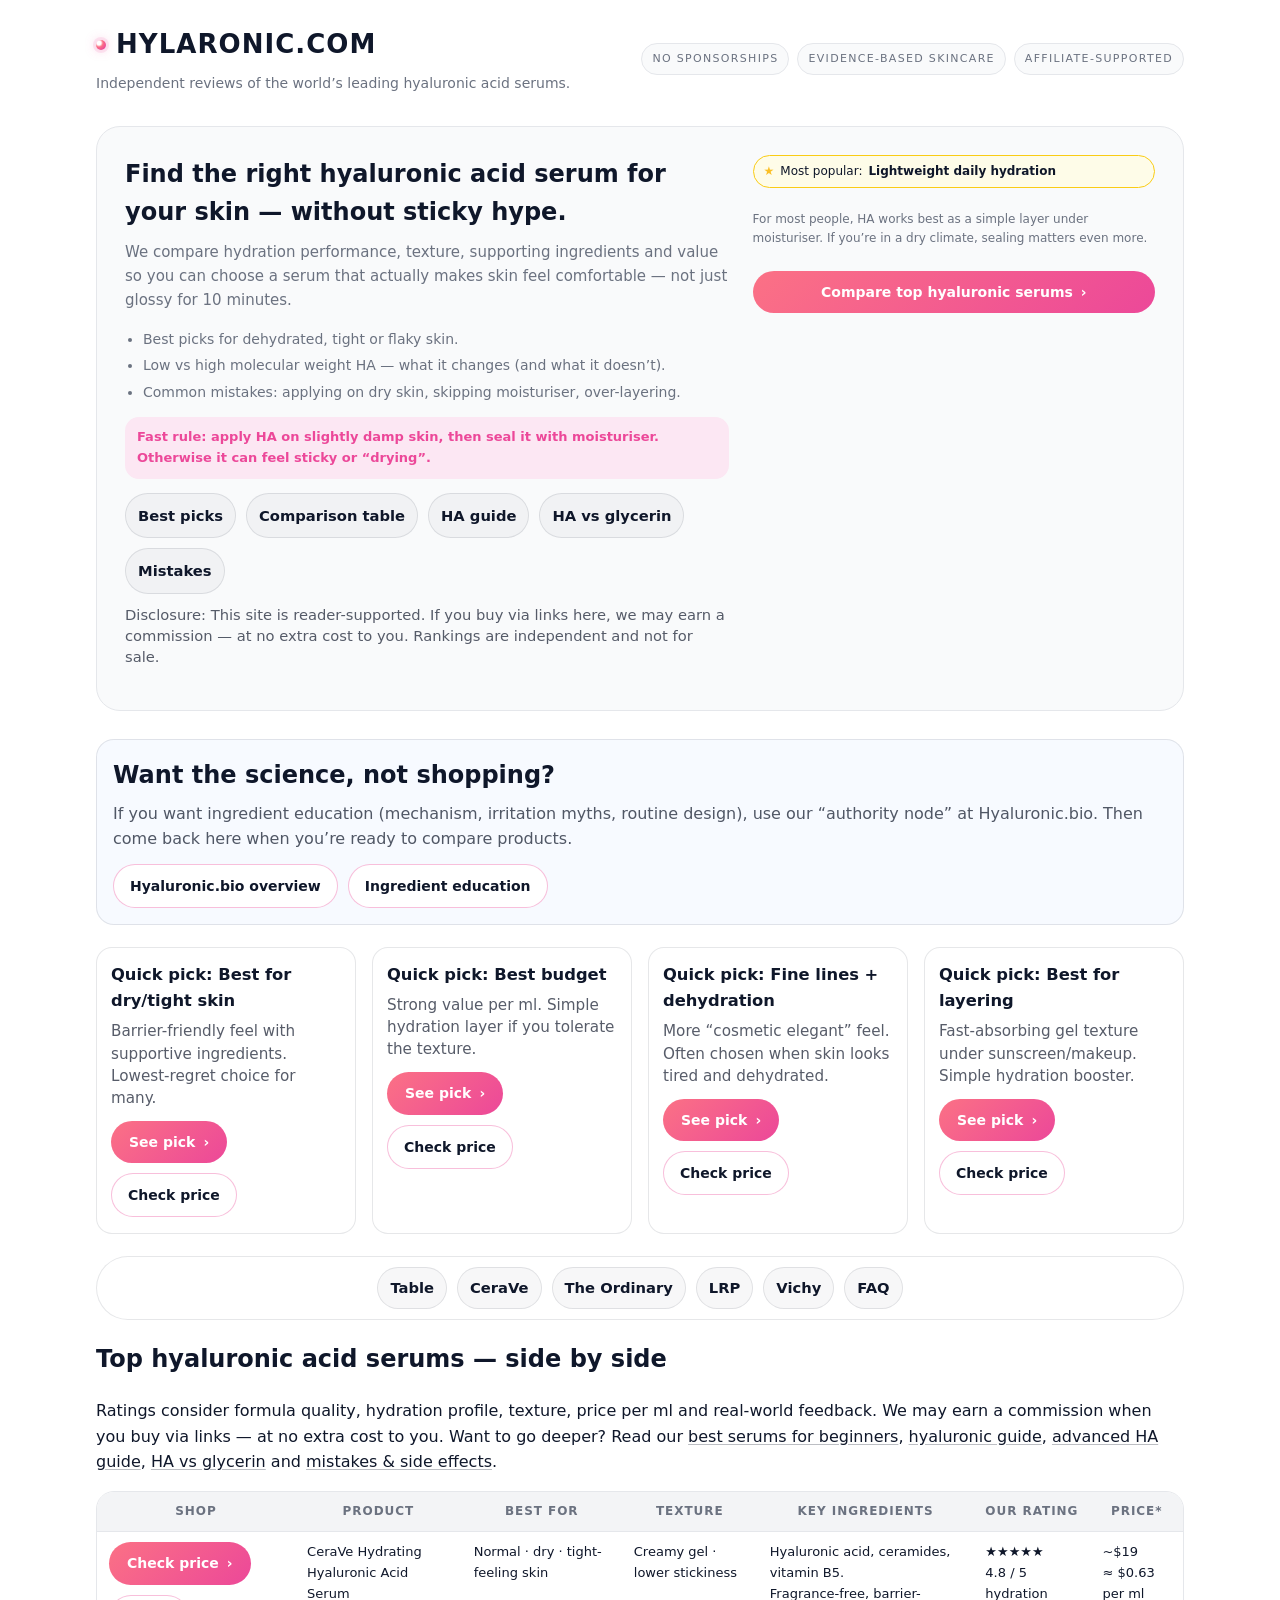
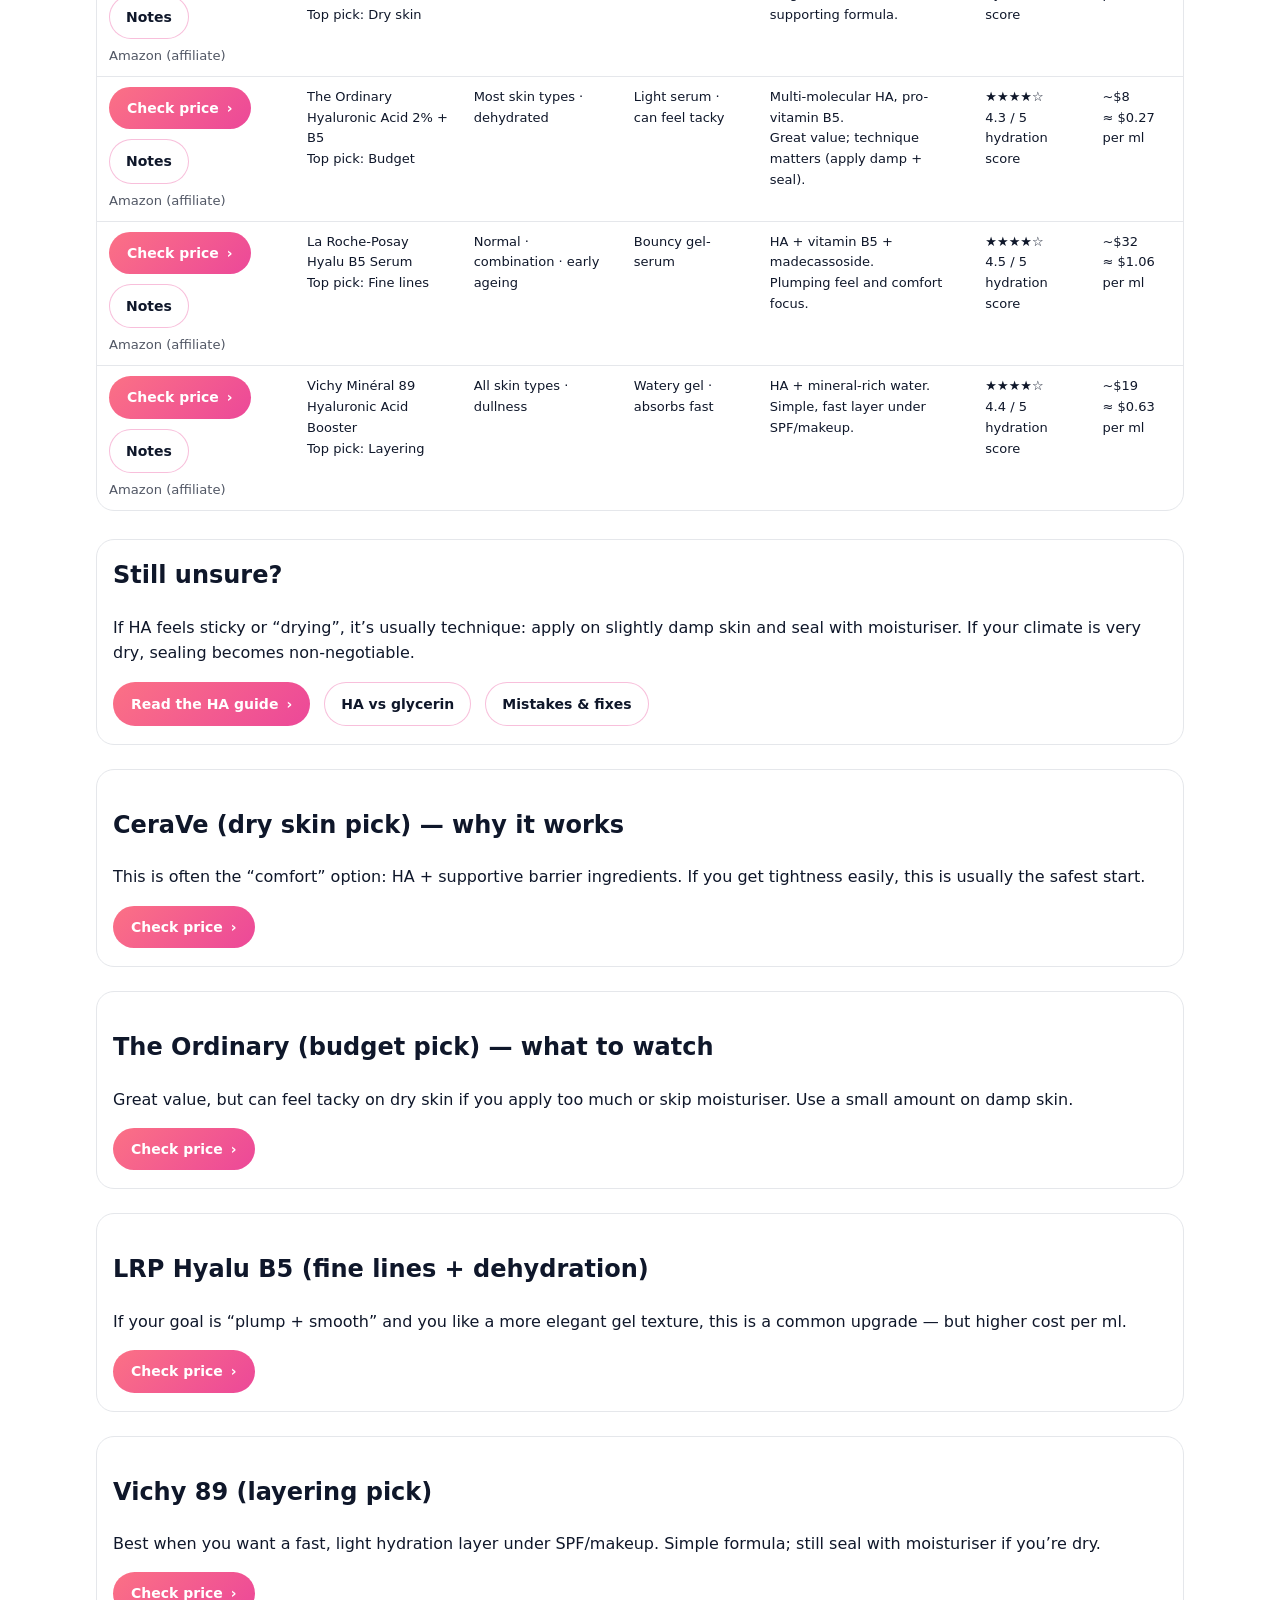
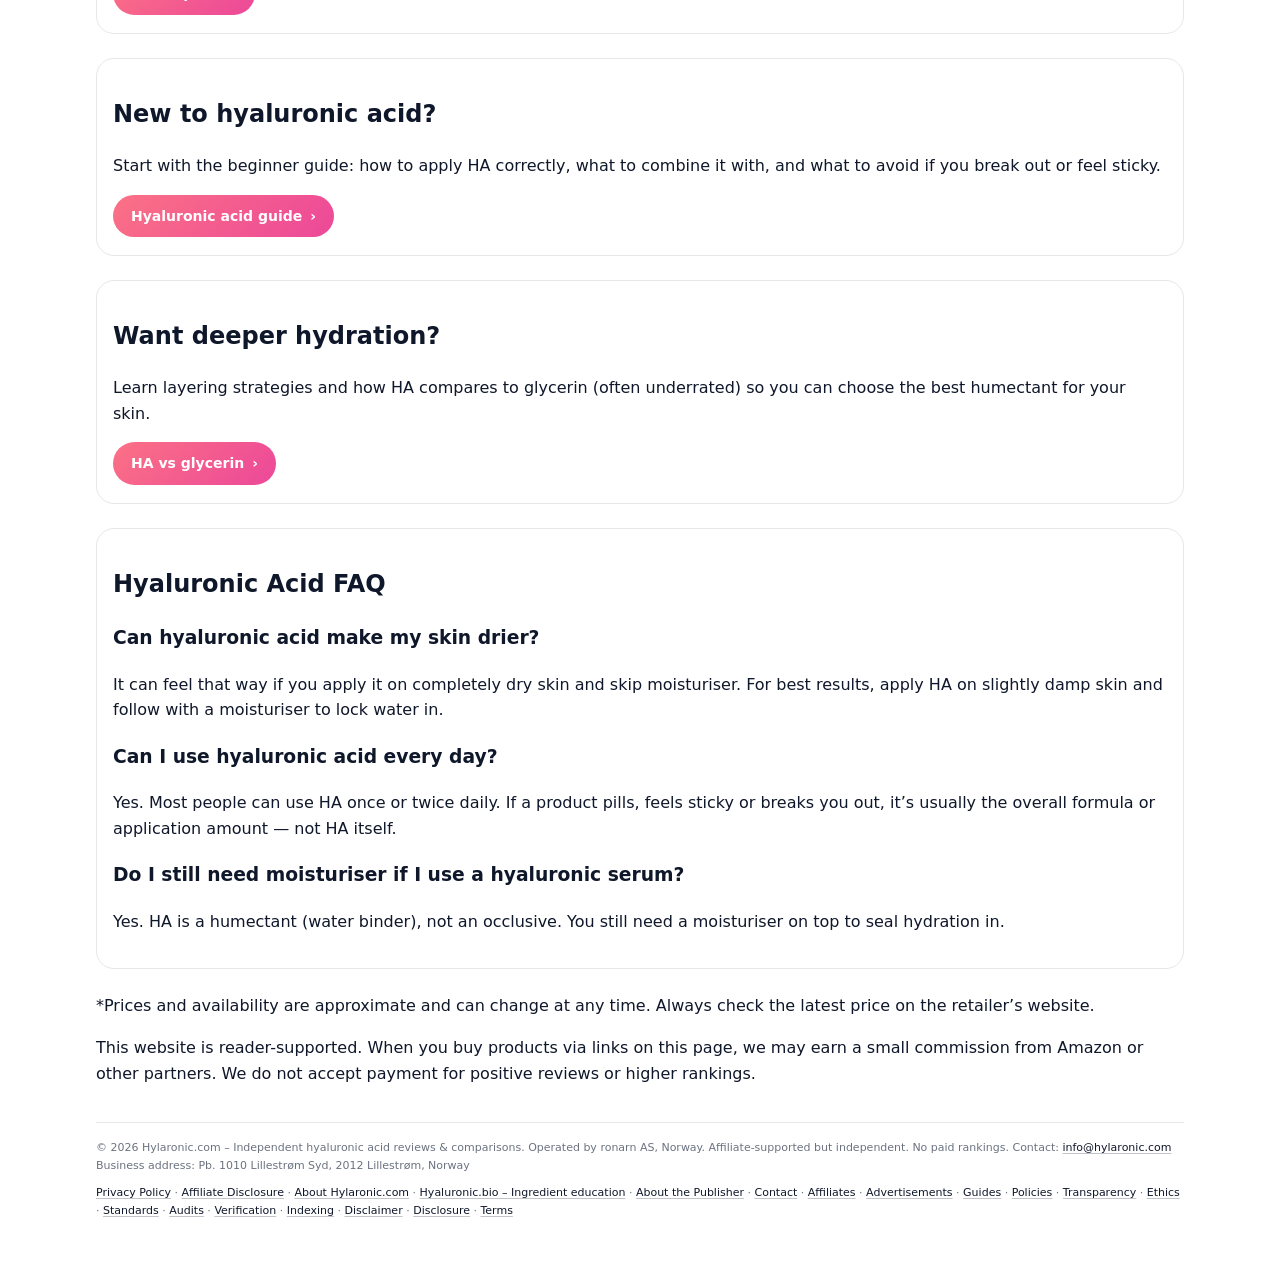
==== commit bbb3a07c: "Update index.html" ====
--- a/index.html
+++ b/index.html
@@ -4,14 +4,14 @@
   <meta charset="UTF-8" />
   <meta name="viewport" content="width=device-width, initial-scale=1" />
 
-  <title>Hylaronic.com – Best Hyaluronic Acid Serums 2025 | Independent Reviews</title>
+  <title>Hylaronic.com – Best Hyaluronic Acid Serums 2026 | Independent Reviews</title>
   <meta name="description"
-        content="Compare the best hyaluronic acid serums of 2025. Independent reviews of CeraVe, The Ordinary, La Roche-Posay and Vichy with hydration performance, texture and price-per-ml." />
+        content="Compare the best hyaluronic acid serums of 2026. Independent reviews of CeraVe, The Ordinary, La Roche-Posay and Vichy with hydration performance, texture and price-per-ml." />
   <meta name="robots" content="index,follow" />
   <link rel="canonical" href="https://hylaronic.com/" />
 
   <!-- Open Graph -->
-  <meta property="og:title" content="Hylaronic.com – Best Hyaluronic Acid Serums 2025" />
+  <meta property="og:title" content="Hylaronic.com – Best Hyaluronic Acid Serums 2026" />
   <meta property="og:description"
         content="Independent, affiliate-supported comparison of top hyaluronic acid serums. Hydration, texture, molecular weights and real-world results in one place." />
   <meta property="og:type" content="website" />
--- a/styles.css
+++ b/styles.css
@@ -1,467 +1,325 @@
 :root {
-    --bg: #ffffff;
-    --bg-soft: #f9fafb;
-    --border-soft: #e5e7eb;
-    --text-main: #0f172a;
-    --text-muted: #6b7280;
-    --accent: #fb7185;
-    --accent-soft: #fce7f3;
-    --accent-strong: #ec4899;
-    --star: #fbbf24;
-    --badge: #0ea5e9;
-    --font-main: system-ui, -apple-system, BlinkMacSystemFont, "Segoe UI", sans-serif;
-}
-
-/* Reset / base */
-
-* {
-    box-sizing: border-box;
-}
-
-html, body {
-    margin: 0;
-    padding: 0;
-}
+  --bg: #ffffff;
+  --bg-soft: #f9fafb;
+  --border-soft: #e5e7eb;
+  --text-main: #0f172a;
+  --text-muted: #6b7280;
+
+  --accent: #fb7185;
+  --accent-soft: #fce7f3;
+  --accent-strong: #ec4899;
+
+  --star: #fbbf24;
+  --badge: #0ea5e9;
+
+  --font-main: system-ui, -apple-system, BlinkMacSystemFont, "Segoe UI", sans-serif;
+}
+
+/* Reset */
+* { box-sizing: border-box; }
+html, body { margin: 0; padding: 0; }
 
 body {
-    font-family: var(--font-main);
-    background: var(--bg);
-    color: var(--text-main);
-    -webkit-font-smoothing: antialiased;
-    line-height: 1.6;
+  font-family: var(--font-main);
+  background: var(--bg);
+  color: var(--text-main);
+  line-height: 1.6;
+  -webkit-font-smoothing: antialiased;
 }
 
 /* Links */
-
 a {
-    color: #0369a1;
-    text-decoration: none;
-}
-
+  color: var(--text-main);
+  text-decoration: underline;
+  text-underline-offset: 2px;
+  text-decoration-color: rgba(15, 23, 42, 0.28);
+}
 a:hover {
-    text-decoration: underline;
-}
-
-/* Layout wrapper */
-
+  text-decoration-color: rgba(236, 72, 153, 0.65);
+}
+
+/* Layout */
 .page {
-    max-width: 1120px;
-    margin: 0 auto;
-    padding: 24px 16px 64px;
-}
-
-/* Header / brand */
-
+  max-width: 1120px;
+  margin: 0 auto;
+  padding: 24px 16px 64px;
+}
+
+/* Header */
 header {
-    display: flex;
+  display: flex;
+  flex-direction: column;
+  gap: 16px;
+  margin-bottom: 32px;
+}
+@media (min-width: 768px) {
+  header {
+    flex-direction: row;
+    justify-content: space-between;
+    align-items: center;
+  }
+}
+
+.brand { display: flex; flex-direction: column; gap: 6px; }
+
+.brand-name {
+  font-size: 26px;
+  font-weight: 700;
+  letter-spacing: 0.04em;
+  text-transform: uppercase;
+  display: inline-flex;
+  align-items: center;
+  gap: 10px;
+}
+
+/* Flashy dot */
+.brand-name::before {
+  content: "";
+  width: 10px;
+  height: 10px;
+  border-radius: 999px;
+  background: radial-gradient(circle at 30% 30%, #fff 0%, rgba(255,255,255,0.7) 20%, var(--accent) 40%, var(--accent-strong) 75%);
+  box-shadow:
+    0 0 0 3px rgba(236, 72, 153, 0.12),
+    0 0 12px rgba(236, 72, 153, 0.35);
+}
+
+.brand-tagline {
+  font-size: 14px;
+  color: var(--text-muted);
+}
+
+.trust-tags { display: flex; flex-wrap: wrap; gap: 8px; }
+
+.trust-tag {
+  font-size: 11px;
+  padding: 6px 10px;
+  border-radius: 999px;
+  background: var(--bg-soft);
+  border: 1px solid var(--border-soft);
+  color: var(--text-muted);
+  text-transform: uppercase;
+  letter-spacing: 0.12em;
+}
+
+/* Hero */
+.hero {
+  background: var(--bg-soft);
+  border-radius: 24px;
+  border: 1px solid var(--border-soft);
+  padding: 20px 18px 22px;
+  margin-bottom: 28px;
+}
+
+@media (min-width: 768px) {
+  .hero {
+    display: grid;
+    grid-template-columns: 3fr 2fr;
+    gap: 24px;
+    padding: 28px;
+  }
+}
+
+.hero-title {
+  font-size: 24px;
+  font-weight: 700;
+  margin: 0 0 8px;
+}
+
+.hero-subtitle {
+  font-size: 15px;
+  color: var(--text-muted);
+  margin: 0 0 16px;
+}
+
+.hero-list {
+  margin: 0;
+  padding-left: 18px;
+  font-size: 14px;
+  color: var(--text-muted);
+}
+.hero-list li + li { margin-top: 4px; }
+
+.hero-highlight {
+  margin-top: 14px;
+  padding: 10px 12px;
+  border-radius: 14px;
+  background: var(--accent-soft);
+  color: var(--accent-strong);
+  font-size: 13px;
+  font-weight: 600;
+}
+
+/* Hero actions */
+.hero-actions {
+  display: flex;
+  flex-wrap: wrap;
+  gap: 14px;
+  margin-top: 14px;
+}
+
+@media (max-width: 560px) {
+  .hero-actions {
     flex-direction: column;
     gap: 16px;
-    margin-bottom: 32px;
-}
-
-@media (min-width: 768px) {
-    header {
-        flex-direction: row;
-        align-items: center;
-        justify-content: space-between;
-    }
-}
-
-.brand {
-    display: flex;
-    flex-direction: column;
-    gap: 6px;
-}
-
-.brand-name {
-    font-size: 26px;
-    font-weight: 700;
-    letter-spacing: 0.04em;
-    text-transform: uppercase;
-}
-
-.brand-tagline {
-    font-size: 14px;
-    color: var(--text-muted);
-}
-
-.trust-tags {
-    display: flex;
-    flex-wrap: wrap;
-    gap: 8px;
-}
-
-.trust-tag {
-    font-size: 11px;
-    text-transform: uppercase;
-    letter-spacing: 0.12em;
-    padding: 6px 10px;
-    border-radius: 999px;
-    background: var(--bg-soft);
-    border: 1px solid var(--border-soft);
-    color: var(--text-muted);
-}
-
-/* Hero block */
-
-.hero {
-    background: var(--bg-soft);
-    border-radius: 24px;
-    border: 1px solid var(--border-soft);
-    padding: 20px 18px 22px;
-    margin-bottom: 28px;
-}
-
-@media (min-width: 768px) {
-    .hero {
-        padding: 28px 28px 26px;
-        display: grid;
-        grid-template-columns: minmax(0, 3fr) minmax(0, 2fr);
-        gap: 24px;
-        align-items: center;
-    }
-}
-
-.hero-title {
-    font-size: 24px;
-    line-height: 1.25;
-    font-weight: 700;
-    margin-bottom: 8px;
-}
-
-.hero-subtitle {
-    font-size: 15px;
-    color: var(--text-muted);
-    margin-bottom: 16px;
-}
-
-.hero-list {
-    margin: 0;
-    padding-left: 18px;
-    font-size: 14px;
-    color: var(--text-muted);
-}
-
-.hero-list li + li {
-    margin-top: 4px;
-}
-
-.hero-highlight {
-    font-size: 13px;
-    margin-top: 14px;
-    padding: 10px 12px;
-    border-radius: 14px;
-    background: var(--accent-soft);
-    color: var(--accent-strong);
-    font-weight: 500;
-}
-
+  }
+  .hero-actions a {
+    width: 100%;
+    justify-content: center;
+  }
+}
+
+/* Buttons */
+.btn-primary {
+  display: inline-flex;
+  align-items: center;
+  justify-content: center;
+  gap: 8px;
+  padding: 10px 18px;
+  border-radius: 999px;
+  background: linear-gradient(135deg, var(--accent), var(--accent-strong));
+  color: #fff;
+  font-weight: 700;
+  font-size: 14px;
+  text-decoration: none;
+}
+
+.btn-secondary {
+  display: inline-flex;
+  align-items: center;
+  justify-content: center;
+  padding: 10px 16px;
+  border-radius: 999px;
+  border: 1px solid rgba(236, 72, 153, 0.35);
+  background: #fff;
+  font-weight: 650;
+  font-size: 14px;
+  text-decoration: none;
+}
+
+/* Hero aside */
 .hero-aside {
-    display: flex;
-    flex-direction: column;
-    gap: 10px;
-}
+  display: flex;
+  flex-direction: column;
+  gap: 10px;
+}
+
+/* ⭐️ THE ACTUAL FIX ⭐️ */
+/* Add breathing room ABOVE the yellow pill only */
+.hero .hero-actions + .hero-aside .rating-pill {
+  margin-top: 14px;
+}
+
+/* Rating pill */
+.rating-pill {
+  display: inline-flex;
+  align-items: center;
+  gap: 6px;
+  padding: 6px 10px;
+  border-radius: 999px;
+  background: #fefce8;
+  border: 1px solid #facc15;
+  font-size: 12px;
+}
+.rating-pill .star { color: var(--star); }
 
 .hero-note {
-    font-size: 12px;
-    color: var(--text-muted);
-}
-
-/* Pills / buttons */
-
-.rating-pill {
-    display: inline-flex;
-    align-items: center;
-    gap: 6px;
-    align-self: flex-start;
-    padding: 6px 10px;
-    border-radius: 999px;
-    background: #fefce8;
-    border: 1px solid #facc15;
-    font-size: 12px;
-}
-
-.rating-pill .star {
-    color: var(--star);
-    font-size: 14px;
-}
-
-.btn-primary {
-    display: inline-flex;
-    align-items: center;
-    justify-content: center;
-    gap: 8px;
-    margin-top: 10px;
-    padding: 10px 18px;
-    border-radius: 999px;
-    border: none;
-    cursor: pointer;
-    font-size: 14px;
-    font-weight: 600;
-    background: linear-gradient(135deg, var(--accent), var(--accent-strong));
-    color: #ffffff;
-    text-decoration: none;
-}
-
-.btn-primary .chevron {
-    font-size: 14px;
-}
-
-/* Section titles */
-
-.section-title {
-    font-size: 18px;
-    font-weight: 600;
-    margin-bottom: 8px;
-}
-
-.section-subtitle {
-    font-size: 13px;
-    color: var(--text-muted);
-    margin-bottom: 14px;
-}
-
-/* Table */
-
+  font-size: 12px;
+  color: var(--text-muted);
+}
+
+/* Cards */
+.card {
+  background: #fff;
+  border: 1px solid var(--border-soft);
+  border-radius: 18px;
+  padding: 16px 16px 18px;
+  margin-bottom: 24px;
+}
+
+/* Tables */
 .table-wrapper {
-    overflow-x: auto;
-    border-radius: 18px;
-    border: 1px solid var(--border-soft);
-    background: #ffffff;
-    margin-bottom: 28px;
+  overflow-x: auto;
+  border: 1px solid var(--border-soft);
+  border-radius: 18px;
+  background: #fff;
+  margin-bottom: 28px;
 }
 
 table {
-    width: 100%;
-    border-collapse: collapse;
-    font-size: 13px;
-    min-width: 720px;
-}
-
-thead {
-    background: #f3f4f6;
-}
-
-th,
-td {
-    padding: 10px 12px;
-    text-align: left;
-    vertical-align: top;
-    border-bottom: 1px solid var(--border-soft);
+  width: 100%;
+  border-collapse: collapse;
+  font-size: 13px;
+  min-width: 760px;
+}
+
+th, td {
+  padding: 10px 12px;
+  border-bottom: 1px solid var(--border-soft);
+  vertical-align: top;
 }
 
 th {
-    font-weight: 600;
-    font-size: 12px;
-    color: var(--text-muted);
-    text-transform: uppercase;
-    letter-spacing: 0.08em;
-}
-
-tbody tr:last-child td {
-    border-bottom: none;
-}
-
-.brand-col {
-    font-weight: 600;
-}
-
-.badge-top {
-    display: inline-flex;
-    align-items: center;
-    gap: 4px;
-    font-size: 11px;
-    padding: 4px 8px;
-    border-radius: 999px;
-    background: #e0f2fe;
-    color: #0369a1;
-    font-weight: 600;
-    margin-top: 4px;
-}
-
-.stars {
-    color: var(--star);
-    font-size: 13px;
-    margin-bottom: 2px;
-}
-
-.rating-score {
-    font-size: 11px;
-    color: var(--text-muted);
-}
-
-.price {
-    font-weight: 600;
-    font-size: 13px;
-}
-
-.price-note {
-    font-size: 11px;
-    color: var(--text-muted);
-}
-
-.btn-compare {
-    display: inline-flex;
-    align-items: center;
-    justify-content: center;
-    padding: 7px 12px;
-    border-radius: 999px;
-    border: 1px solid var(--border-soft);
-    background: var(--bg-soft);
-    font-size: 12px;
-    font-weight: 500;
-    cursor: pointer;
-    text-decoration: none;
-    color: var(--text-main);
-}
-
-.btn-compare:hover {
-    border-color: var(--accent);
-}
-
-/* Pills */
-
-.pill-strength {
-    display: inline-flex;
-    padding: 4px 8px;
-    border-radius: 999px;
-    font-size: 11px;
-    background: var(--bg-soft);
-}
-
-.pill-skin {
-    font-size: 11px;
-    color: var(--badge);
-}
-
-/* Cards */
-
-.grid {
-    display: grid;
-    grid-template-columns: minmax(0, 3fr) minmax(0, 2fr);
-    gap: 20px;
-    margin-bottom: 32px;
-}
-
-@media (max-width: 767px) {
-    .grid {
-        grid-template-columns: minmax(0, 1fr);
-    }
-}
-
-.card {
-    border-radius: 18px;
-    border: 1px solid var(--border-soft);
-    padding: 16px 16px 18px;
-    background: #ffffff;
-}
-
-.card h2,
-.card h3 {
-    margin-top: 0;
-}
-
-.card h3 {
-    margin: 0 0 10px;
-    font-size: 15px;
-}
-
-.card p {
-    margin: 0 0 8px;
-    font-size: 13px;
-    color: var(--text-muted);
-}
-
-.card ul {
-    margin: 6px 0 0;
-    padding-left: 18px;
-    font-size: 13px;
-    color: var(--text-muted);
-}
-
-/* FAQ */
-
-.faq h3 {
-    font-size: 15px;
-    margin: 0 0 6px;
-}
-
-.faq p {
-    font-size: 13px;
-    margin: 0 0 12px;
-    color: var(--text-muted);
-}
-
-/* Disclaimer */
-
-.disclaimer {
-    font-size: 11px;
-    color: var(--text-muted);
-    line-height: 1.5;
-}
+  background: #f3f4f6;
+  font-size: 12px;
+  text-transform: uppercase;
+  color: var(--text-muted);
+  letter-spacing: 0.08em;
+}
+
+tbody tr:last-child td { border-bottom: none; }
 
 /* Footer */
-
-footer {
-    margin-top: 36px;
-    border-top: 1px solid var(--border-soft);
-    padding-top: 16px;
-    font-size: 11px;
-    color: var(--text-muted);
-    display: flex;
-    flex-direction: column;
-    gap: 4px;
-}
-
-footer a {
-    color: var(--badge);
-}
-
-footer a:hover {
-    text-decoration: underline;
-}
-
-/* Article layout */
-
-main.article {
-    max-width: 760px;
-    margin: 0 auto 40px;
-}
-
-.article h1 {
-    font-size: 26px;
-    line-height: 1.25;
-    margin: 0 0 16px;
-}
-
-.article h2 {
-    font-size: 20px;
-    margin: 24px 0 8px;
-}
-
-.article h3 {
-    font-size: 16px;
-    margin: 18px 0 6px;
-}
-
-.article p {
-    margin: 0 0 10px;
-    font-size: 14px;
-}
-
-.article ul,
-.article ol {
-    margin: 6px 0 14px;
-    padding-left: 20px;
-    font-size: 14px;
-}
-
-.article li + li {
-    margin-top: 3px;
-}
-
-/* Strong */
-
-strong {
-    font-weight: 600;
-}
+.site-footer {
+  margin-top: 36px;
+  padding-top: 16px;
+  border-top: 1px solid var(--border-soft);
+  font-size: 11px;
+  color: var(--text-muted);
+  display: flex;
+  flex-direction: column;
+  gap: 6px;
+}
+
+.site-footer a {
+  color: var(--text-main);
+  text-decoration-color: rgba(15, 23, 42, 0.25);
+}
+.site-footer a:hover {
+  text-decoration-color: rgba(236, 72, 153, 0.65);
+}
+
+/* ===== Header tabs ===== */
+.tabs {
+  display: flex;
+  flex-wrap: wrap;
+  gap: 10px;
+  margin-top: 14px;
+}
+
+.tab {
+  display: inline-flex;
+  align-items: center;
+  justify-content: center;
+  padding: 10px 14px;
+  border-radius: 999px;
+  border: 1px solid var(--border-soft);
+  background: var(--bg-soft);
+  font-size: 13px;
+  font-weight: 650;
+  text-decoration: none;
+  color: var(--text-main);
+  line-height: 1;
+}
+
+.tab:hover {
+  border-color: rgba(236, 72, 153, 0.45);
+  background: rgba(236, 72, 153, 0.06);
+}
+
+.tab.is-active,
+.tab[aria-current="page"] {
+  border-color: rgba(236, 72, 153, 0.55);
+  background: var(--accent-soft);
+  color: var(--text-main);
+}
